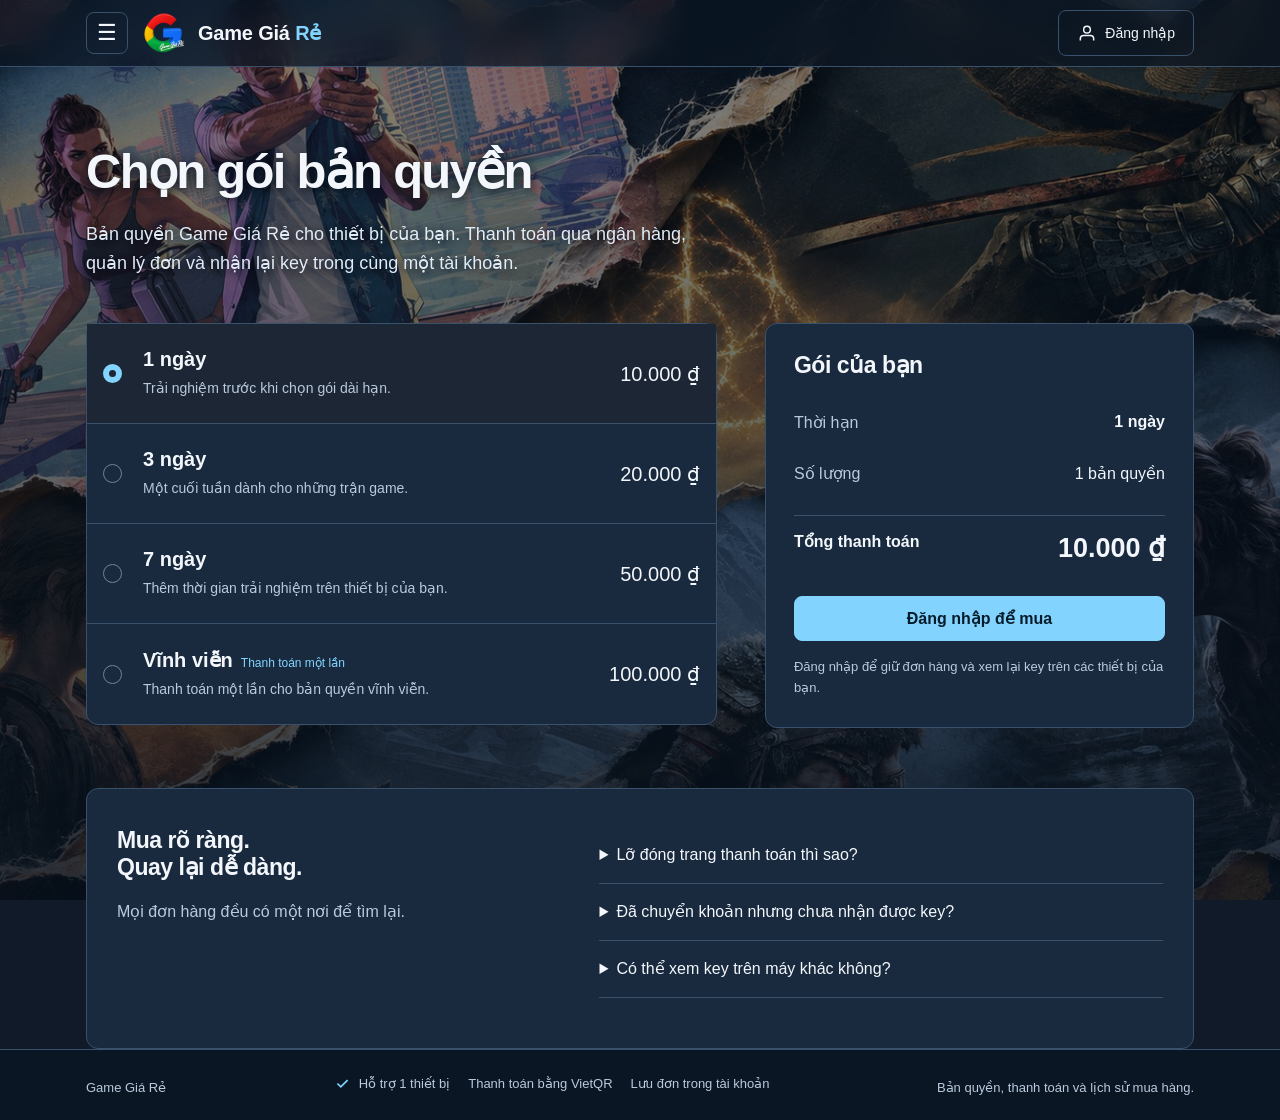
==== index.html @ 829bca0f "feat: enforce Game Giá Rẻ branding across all pages and restore clean solid design without neon glow" ====
<!doctype html>
<html lang="vi"><head><meta charset="utf-8">
<link rel="icon" type="image/png" href="/shop/game-gia-re.png">
<link rel="apple-touch-icon" href="/shop/game-gia-re.png">
<script>
  if (location.hostname === 'gamegiare.com' && location.pathname === '/' && !location.search && !location.hash) {
    location.replace('/games/');
  }
</script>
<meta name="viewport" content="width=device-width, initial-scale=1"><meta name="referrer" content="no-referrer"><title>Game Giá Rẻ — Bản quyền & đơn hàng</title><link rel="stylesheet" href="/shop/store.css"><script type="module" src="/shop/store.mjs?v=google-tab-session-1"></script></head>
<body>
<div class="demo" id="demo" hidden>Bản xem thử • Đơn hàng minh họa, không chuyển tiền tại đây.</div>
<header class="header"><div class="shell"><button type="button" class="site-menu-toggle" aria-label="Mở menu" aria-haspopup="dialog" aria-controls="site-menu"><span aria-hidden="true">☰</span></button><a class="brand catalog-brand" href="#shop"><img class="brand-logo" src="/shop/game-gia-re.png" alt=""><span class="catalog-wordmark">Game Giá <span>Rẻ</span></span></a><div class="account" id="account"><span>Đang kết nối…</span></div></div></header>
<main class="shell"><div id="alert" class="notice error" role="alert" hidden></div>
<section id="shop-view"><div class="intro"><h1>Chọn gói bản quyền</h1><p>Bản quyền Game Giá Rẻ cho thiết bị của bạn. Thanh toán qua ngân hàng, quản lý đơn và nhận lại key trong cùng một tài khoản.</p></div><div class="store-layout"><div><div class="plans" id="plans" role="group" aria-label="Chọn thời hạn bản quyền"></div></div><aside class="checkout" aria-label="Thông tin gói đã chọn"><h2>Gói của bạn</h2><div class="summary-row"><span class="muted">Thời hạn</span><strong id="selected-name"></strong></div><div class="summary-row"><span class="muted">Số lượng</span><span>1 bản quyền</span></div><div class="summary-row total"><span>Tổng thanh toán</span><strong id="selected-price"></strong></div><button id="buy" class="primary wide" disabled>Đang kết nối…</button><p class="fine" id="buy-note">Đăng nhập để giữ đơn hàng và xem lại key trên các thiết bị của bạn.</p></aside></div><section class="help"><div><h2>Mua rõ ràng.<br>Quay lại dễ dàng.</h2><p class="muted">Mọi đơn hàng đều có một nơi để tìm lại.</p></div><div><details><summary>Lỡ đóng trang thanh toán thì sao?</summary><p>Đăng nhập lại và mở “Đơn hàng của tôi”. Chọn đơn đang chờ để tiếp tục thanh toán, hoặc mở đơn đã thanh toán để lấy key.</p></details><details><summary>Đã chuyển khoản nhưng chưa nhận được key?</summary><p>Mở đơn và chọn “Kiểm tra thanh toán”. Nếu vẫn chưa xác nhận, giữ mã đơn cùng biên lai để nhờ shop kiểm tra. Không chuyển khoản lần nữa khi chưa xác minh.</p></details><details><summary>Có thể xem key trên máy khác không?</summary><p>Có. Đăng nhập đúng tài khoản đã dùng để tạo đơn, rồi vào “Đơn hàng của tôi”.</p></details></div></section></section>
<section id="orders-view" class="history-wrap" hidden><div class="view-head"><div><h1>Đơn hàng của tôi</h1><p>Tiếp tục thanh toán. Xem lại bản quyền.</p></div><button id="refresh">Làm mới</button></div><div id="orders"></div></section>
<section id="detail-view" hidden><button class="back" id="back">← Về đơn hàng</button><div id="detail" class="checkout-detail"></div></section>
</main><footer class="footer"><div class="shell"><span>Game Giá Rẻ</span><div class="benefits"><span><svg viewBox="0 0 20 20" fill="none" aria-hidden="true"><path d="m4 10 4 4 8-8" stroke-width="2"/></svg>Hỗ trợ 1 thiết bị</span><span>Thanh toán bằng VietQR</span><span>Lưu đơn trong tài khoản</span></div><span>Bản quyền, thanh toán và lịch sử mua hàng.</span></div></footer><div id="toast" class="toast" role="status" hidden></div>
<dialog id="site-menu" class="site-drawer" aria-label="Điều hướng"><div class="drawer-head"><strong>Game Giá Rẻ</strong><button type="button" class="site-menu-close" aria-label="Đóng menu">×</button></div><nav aria-label="Điều hướng chính"><a href="/games/">Danh mục Steam Offline</a><details class="package-menu"><summary>Chọn gói Game Giá Rẻ</summary><div class="package-options"><a href="/buy#shop">PC</a><a href="/mobile/">Điện thoại - FREE</a></div></details></nav></dialog><script type="module" src="/shop/site-menu.mjs"></script></body></html>
---- shop/store.css ----
:root{color-scheme:dark;--bg:#10141a;--surface:#181f28;--line:#35404e;--text:#eff3f8;--muted:#acb9c9;--accent:#bddb82;--ink:#15200a;font-family:'Segoe UI',sans-serif;font-size:16px;background:var(--bg);color:var(--text)}
*{box-sizing:border-box}body{margin:0}button,input,a{font:inherit}button,a{-webkit-tap-highlight-color:transparent}a{color:inherit;text-underline-offset:4px}button{cursor:pointer}button:disabled{cursor:wait;opacity:.55}button:focus-visible,a:focus-visible,input:focus-visible,summary:focus-visible{outline:3px solid var(--accent);outline-offset:5px}::selection{background:var(--accent);color:var(--ink)}html{scrollbar-color:#586575 var(--bg);scroll-behavior:smooth}button{border:1px solid var(--line);background:transparent;color:var(--text);border-radius:8px;padding:12px 18px}button:hover{background:#26313e}button.primary,a.primary{background:var(--accent);color:var(--ink);border:1px solid var(--accent);font-weight:650}button.primary:hover,a.primary:hover{background:#cce99c}a.primary{display:inline-block;padding:12px 18px;border-radius:8px;text-decoration:none}.muted{color:var(--muted)}[hidden]{display:none!important}
.shell{max-width:1180px;margin:auto;padding:0 36px}.header{border-bottom:1px solid var(--line)}.header .shell{min-height:88px;display:flex;align-items:center;gap:40px}.brand{display:flex;align-items:center;gap:12px;text-decoration:none;font-size:18px;font-weight:750;white-space:nowrap}.brand svg{width:30px;color:var(--accent)}nav{display:flex;gap:30px;flex:1}nav a{text-decoration:none;color:var(--muted);padding:30px 0;border-bottom:2px solid transparent}nav a[aria-current=page]{color:var(--text);border-color:var(--accent)}.account{display:flex;gap:12px;align-items:center;font-size:14px}.account span{max-width:150px;overflow:hidden;text-overflow:ellipsis}
main{min-height:75vh}.intro{padding:64px 0 34px;max-width:750px}h1{font-size:clamp(32px,4vw,49px);line-height:1.14;font-weight:650;letter-spacing:-.035em;margin:0 0 20px;text-wrap:balance}h2{font-size:23px;font-weight:600;margin:0 0 18px;letter-spacing:-.02em}h3{font-size:18px;margin:0 0 10px}p{line-height:1.65;margin:0 0 16px}.intro p{font-size:18px;color:var(--muted);max-width:62ch}.store-layout{display:grid;grid-template-columns:minmax(0,1.25fr) minmax(300px,.85fr);gap:48px;padding-bottom:60px}.plans{display:grid;gap:0;border-top:1px solid var(--line)}.plan{display:grid;grid-template-columns:24px 1fr auto;gap:16px;align-items:center;text-align:left;border:0;border-bottom:1px solid var(--line);border-radius:0;padding:24px 16px}.plan.selected{background:#202d29}.radio{width:19px;height:19px;border:1px solid #748296;border-radius:50%}.selected .radio{border:6px solid var(--accent)}.plan strong{font-size:20px;display:block;font-weight:600}.plan small{display:block;margin-top:7px;line-height:1.5;color:var(--muted);font-size:14px}.price{font-size:20px;white-space:nowrap;font-variant-numeric:tabular-nums}.plan-tag{font-size:12px;color:var(--accent);margin-left:8px;letter-spacing:0;font-weight:500}.checkout{padding:28px;background:var(--surface);border:1px solid var(--line);border-radius:12px;align-self:start}.summary-row{display:flex;justify-content:space-between;gap:20px;padding:16px 0}.summary-row.total{border-top:1px solid var(--line);margin-top:16px;font-weight:650}.total strong{font-size:27px}.wide{width:100%;margin-top:16px}.fine{font-size:13px;color:var(--muted);line-height:1.6;margin-top:16px;margin-bottom:0}.benefits{display:flex;gap:24px;color:var(--muted);font-size:13px;margin-top:22px;flex-wrap:wrap}.benefits span{display:flex;gap:8px;align-items:center}.benefits svg{width:17px;height:17px;stroke:var(--accent)}.notice{padding:14px 18px;border:1px solid #8c7448;background:#30291f;color:#f2d397;border-radius:8px;margin:24px 0}.notice p{margin:0}.notice button{margin-top:10px}.error{color:#ffd0ca;background:#3a2425;border-color:#83534f}.help{border-top:1px solid var(--line);display:grid;grid-template-columns:1fr 1.4fr;gap:80px;padding:38px 0 50px}details{border-bottom:1px solid var(--line);padding:16px 0}summary{cursor:pointer;line-height:1.5}details p{color:var(--muted);margin:14px 0 0;font-size:14px}.footer{border-top:1px solid var(--line);padding:25px 0;color:var(--muted);font-size:13px}.footer .shell{display:flex;justify-content:space-between;gap:20px}
.view-head{display:flex;align-items:center;justify-content:space-between;gap:20px;margin-bottom:28px}.view-head h1{margin-bottom:12px}.view-head p{color:var(--muted);margin:0}.orders{border-top:1px solid var(--line);margin-bottom:60px}.order{display:grid;grid-template-columns:1.2fr 1fr 1fr auto;gap:24px;align-items:center;padding:24px 0;border-bottom:1px solid var(--line)}.order small{display:block;color:var(--muted);margin-top:8px;font-size:13px}.badge{font-size:13px;color:#e5cb93}.badge.PAID{color:var(--accent)}.badge.UNDERPAID{color:#ffb7ae}.empty{padding:56px 24px;border:1px dashed var(--line);border-radius:12px;text-align:center}.empty p{color:var(--muted);max-width:50ch;margin:0 auto 20px}.checkout-detail{max-width:750px;margin:0 auto 60px;padding:32px;background:var(--surface);border:1px solid var(--line);border-radius:12px}.payment-grid{display:grid;grid-template-columns:200px 1fr;gap:28px;margin-top:28px}.qr{width:200px;border-radius:8px;background:white;min-height:200px;object-fit:contain}.bank-row{margin-bottom:16px}.bank-row small{display:block;color:var(--muted);margin-bottom:6px}.bank-row strong{overflow-wrap:anywhere}.key{display:block;background:#0f151c;border:1px solid var(--line);padding:20px;border-radius:8px;font-size:20px;overflow-wrap:anywhere;margin:24px 0 8px}.detail-actions{display:flex;gap:12px;flex-wrap:wrap;margin-top:24px}.back{margin:32px 0 24px}.toast{position:fixed;bottom:24px;left:50%;transform:translateX(-50%);padding:14px 24px;background:var(--accent);color:var(--ink);border-radius:8px;box-shadow:0 10px 30px #0005;max-width:90vw;z-index:5}.demo{background:#333025;color:#efe0af;text-align:center;padding:10px 20px;font-size:13px}.history-wrap{padding-top:58px}.loading{padding:30px;color:var(--muted)}
@media(max-width:780px){.shell{padding:0 20px}.header .shell{flex-wrap:wrap;gap:0;justify-content:space-between;padding-top:18px}.brand{font-size:16px}.account span{display:none}nav{order:3;flex-basis:100%;gap:28px}nav a{padding:20px 0 15px;font-size:14px}.intro{padding-top:36px}.intro p{font-size:16px}.store-layout{grid-template-columns:1fr;gap:28px}.checkout{padding:24px}.plan{padding:22px 8px;gap:12px}.plan strong,.price{font-size:18px}.plan small{max-width:25ch}.plan-tag{display:block;margin:6px 0 0}.help{grid-template-columns:1fr;gap:8px}.order{grid-template-columns:1fr auto;gap:16px}.order .order-amount{grid-column:1}.order button{grid-column:2;grid-row:2}.view-head{align-items:flex-start}.view-head h1{font-size:32px}.history-wrap{padding-top:36px}.payment-grid{grid-template-columns:1fr}.qr{margin:auto}.checkout-detail{padding:24px 20px}.footer .shell{flex-direction:column;gap:8px}}
@media(prefers-reduced-motion:reduce){html{scroll-behavior:auto}}

/* Storefront artwork and navigation */
:root {
  --bg: #101a28;
  --surface: #192a3e;
  --line: #39516a;
  --text: #f3f7fc;
  --muted: #b9cadd;
  --accent: #82d4ff;
  --ink: #071c2b;
}
button.primary:hover, a.primary:hover { background: #a9e4ff; }

body { isolation: isolate; min-height: 100vh; }
body::before {
  --game-art: url("/shop/paper-background-landscape.jpg");
  content: "";
  position: fixed;
  inset: 0;
  z-index: -1;
  pointer-events: none;
  background:
    linear-gradient(180deg, #07111c78, #07111ca8 65%, #07111cdb),
    #101a28 var(--game-art) center / cover no-repeat;
}
@media (orientation: portrait) {
  body::before { --game-art: url("/shop/paper-background-portrait.jpg"); }
}
.header, .footer {
  background: #0a1523b8;
  backdrop-filter: blur(14px);
}
#shop-view .intro { padding-block: clamp(38px, 6vw, 86px) 28px; }
#shop-view .intro p { color: #e0ecf8; }
.intro h1, .intro p, .benefits { text-shadow: 0 2px 12px #050c16; }

.plans, .checkout, .checkout-detail, .orders, .empty, .help {
  background: var(--surface);
  border: 1px solid var(--line);
  border-radius: 12px;
  box-shadow: none;
  backdrop-filter: none;
}
.plans {
  display: grid;
  gap: 0;
  padding: 0;
  border-top: 1px solid var(--line);
}
.plan {
  border: 0;
  border-bottom: 1px solid var(--line);
  border-radius: 0;
  padding: 24px 16px;
  background: transparent;
  box-shadow: none;
}
.plan:last-child {
  border-bottom: 0;
}
.plan:hover {
  background: #202b38;
}
.plan.selected {
  background: #1c2634;
  border-color: var(--line);
  box-shadow: none;
}
.help, .orders { padding-inline: clamp(16px, 3vw, 30px); }

@media (prefers-reduced-motion: no-preference) {
  #shop-view:not([hidden]), #orders-view:not([hidden]), #detail-view:not([hidden]) {
    animation: view-enter 210ms ease-out both;
  }
  nav a { transition: color 180ms ease, border-color 180ms ease; }
}
@keyframes view-enter {
  from { opacity: 0; transform: translateY(8px); }
  to { opacity: 1; transform: translateY(0); }
}

@media (max-width: 780px) {
  .header .shell { padding-top: 12px; }
  nav { gap: 8px; }
  nav a { flex: 1; text-align: center; padding-block: 14px; }
  #shop-view .intro { padding-block: 34px 20px; }
  .store-layout { gap: 16px; padding-bottom: 32px; }
  .plan { min-height: 72px; padding-block: 12px; }
  .plan small { font-size: 13px; }
  .benefits { gap: 8px 16px; margin-top: 14px; }
  .checkout { padding: 18px; }
  .summary-row { padding-block: 10px; }
  .summary-row.total { margin-top: 8px; }
  .view-head { flex-wrap: wrap; }
  .order { gap: 10px; }
  .order small { overflow-wrap: anywhere; }
  .detail-actions button { width: 100%; }
}
@media (max-width: 360px) {
  .shell { padding-inline: 14px; }
  .plan { grid-template-columns: 19px minmax(0, 1fr) auto; gap: 8px; }
  .price { font-size: 15px; }
}

.brand-logo { width: 38px; height: 38px; border-radius: 9px; object-fit: cover; }
.profile-login { display: flex; align-items: center; gap: 8px; min-height: 44px; white-space: nowrap; }
.profile-login svg, .profile-trigger svg { width: 20px; height: 20px; fill: none; stroke: currentColor; stroke-width: 1.8; }
.profile-menu { position: relative; padding: 0; border: 0; }
.profile-trigger { display: grid; place-items: center; width: 44px; height: 44px; padding: 0; list-style: none; border: 1px solid var(--line); border-radius: 50%; overflow: hidden; background: var(--surface); }
.profile-trigger::-webkit-details-marker { display: none; }
.profile-trigger img { width: 100%; height: 100%; object-fit: cover; }
.profile-panel { position: absolute; z-index: 10; right: 0; top: calc(100% + 8px); width: max-content; min-width: 175px; padding: 6px; border: 1px solid var(--line); border-radius: 10px; background: #142338; box-shadow: 0 12px 30px #0007; }
.profile-panel a, .profile-panel button { display: block; text-align: left; padding: 12px; width: 100%; border: 0; border-radius: 6px; text-decoration: none; }
.profile-panel a:hover { background: #263c53; }
.header { position: relative; z-index: 2; }
.login-dialog { width: min(420px, calc(100% - 24px)); padding: clamp(14px, 4vw, 24px); color: var(--text); background: var(--surface); border: 1px solid var(--line); border-radius: 16px; }
.login-dialog::backdrop { background: #060c15ba; }
.google-button { min-height: 44px; }
.mobile-install { margin: 0 0 28px; padding: clamp(18px, 4vw, 30px); border-radius: 12px; border: 1px solid var(--line); background: var(--surface); backdrop-filter: none; }
.mobile-downloads { display: flex; flex-wrap: wrap; gap: 16px; align-items: center; }
@media (max-width: 360px) {
  .brand { gap: 7px; font-size: 14px; }
  .brand-logo { width: 30px; height: 30px; }
  .profile-login { padding-inline: 10px; }
}

.header .shell { display: flex; flex-wrap: nowrap; justify-content: flex-start; gap: 12px; padding-block: 8px; min-height: 66px; }
.header .account { margin-inline-start: auto; }
.brand-logo { width: 48px; height: 48px; border-radius: 0; object-fit: contain; }
.site-menu-toggle, .site-menu-close { display: grid; place-items: center; flex: 0 0 42px; width: 42px; height: 42px; padding: 0; font-size: 22px; }
.site-drawer { position: fixed; inset: 0 auto 0 0; margin: 0; height: 100dvh; max-height: none; width: min(320px, 88vw); max-width: none; padding: 18px; border: 0; border-right: 1px solid var(--line); color: var(--text); background: #142338; box-shadow: 12px 0 42px #0007; }
.site-drawer::backdrop { background: #040b15a8; }
.drawer-head { display: flex; align-items: center; justify-content: space-between; gap: 12px; }
.site-drawer nav { display: grid; margin-top: 18px; gap: 6px; }
.site-drawer nav a { text-align: left; padding: 14px; border: 0; border-radius: 8px; }
.site-drawer nav a:hover { background: #263c53; color: var(--text); }
@media (prefers-reduced-motion: no-preference) {
  .site-drawer[open] { animation: drawer-in 180ms ease-out; }
}
@keyframes drawer-in { from { transform: translateX(-100%); } to { transform: translateX(0); } }
.mobile-guide { --glass-surface: var(--surface); --glass-border: var(--line); --text-secondary: #b9cadd; --text-tertiary: #aabed1; padding: 0 0 36px; background: transparent; }
.mobile-guide .header { width: 100%; }
.mobile-guide .header .shell { padding-inline: clamp(14px, 4vw, 36px); }
.mobile-guide .wrapper { max-width: 750px; padding: 28px clamp(12px, 4vw, 24px); }
.mobile-guide .hero-title { color: var(--text); background: none; -webkit-text-fill-color: currentColor; }
.mobile-guide .hero-header { text-align: center; }
.mobile-guide .glass-panel { min-height: 0; }
@media (max-width: 390px) {
  .header .shell { gap: 7px; padding-inline: 12px; }
  .header .brand { gap: 5px; font-size: 14px; }
  .brand-logo { width: 36px; height: 36px; }
  .profile-login { padding-inline: 8px; }
}

.footer .benefits { margin: 0; gap: 8px 18px; text-shadow: none; }
.footer .shell { align-items: baseline; }
@media (max-width: 780px) { .footer .shell { align-items: flex-start; } }

.package-menu summary {
  display: flex;
  align-items: center;
  justify-content: space-between;
  gap: 12px;
  padding: 14px;
  border-radius: 8px;
  list-style: none;
  cursor: pointer;
}
.package-menu summary::-webkit-details-marker { display: none; }
.package-menu summary:hover, .package-menu[open] summary { background: #263c53; }
.package-menu summary::after {
  content: "";
  flex: 0 0 8px;
  height: 8px;
  border: solid currentColor;
  border-width: 0 2px 2px 0;
  transform: translateY(-2px) rotate(45deg);
}
.package-menu[open] summary::after { transform: translateY(2px) rotate(225deg); }
.package-options { display: grid; gap: 4px; margin: 6px 0 0 14px; }
.catalog-brand { gap: 10px; }
.catalog-wordmark {
  letter-spacing: -0.01em;
  font-size: 20px;
  font-weight: 800;
  color: var(--text, #f0f4f8);
}
.catalog-wordmark > span { color: var(--accent, #82d4ff); }
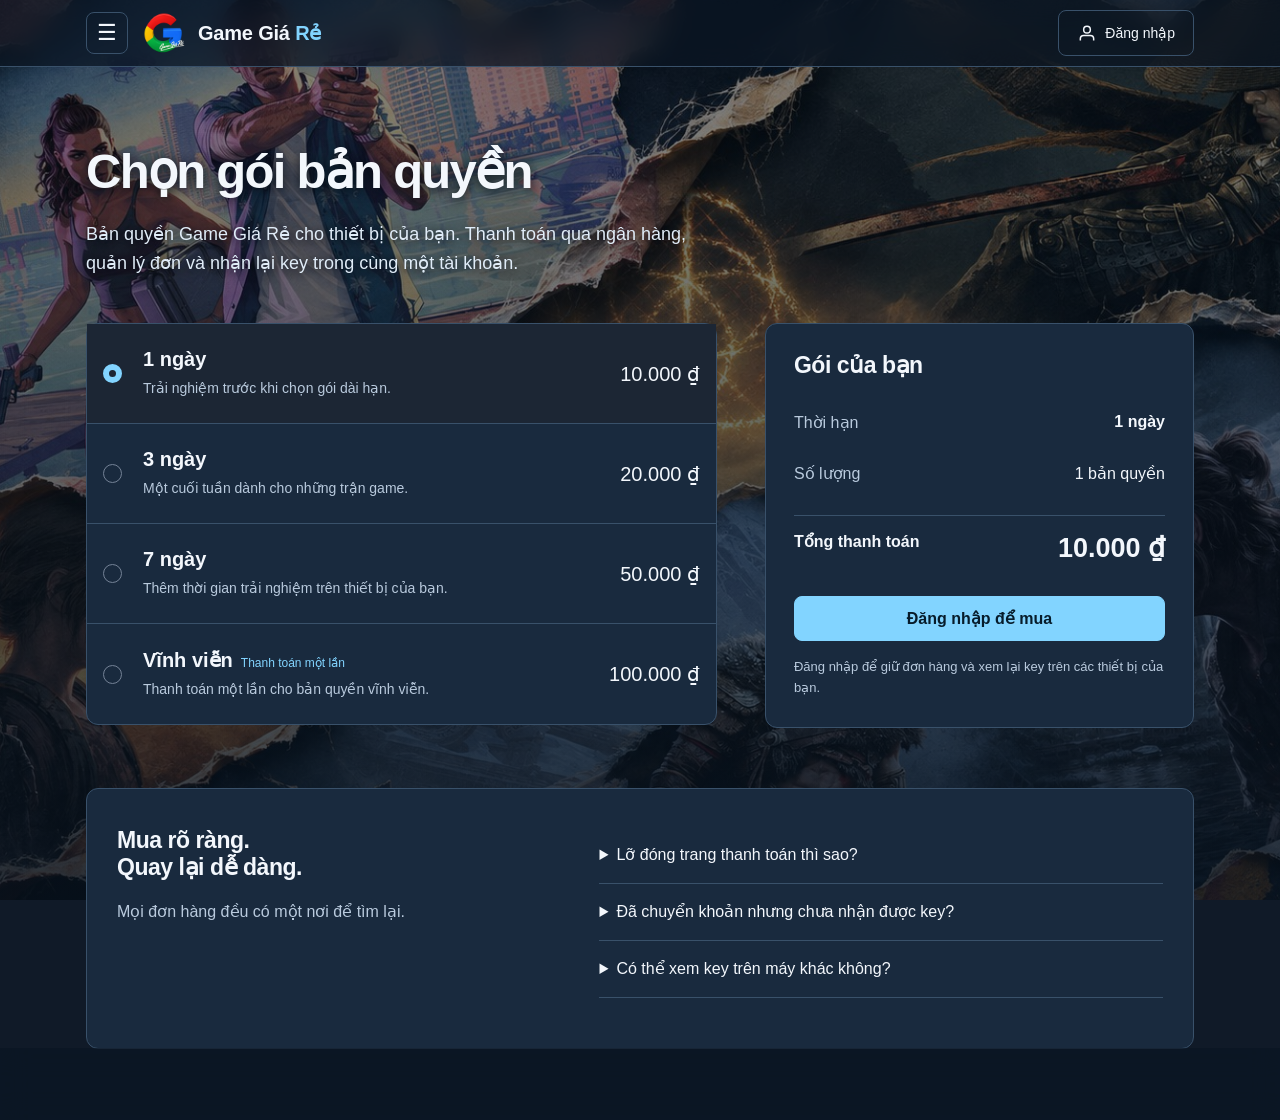
==== commit ddb48235: "fix(nav): make logo link directly to game catalog homepage across all pages" ====
--- a/index.html
+++ b/index.html
@@ -3,14 +3,14 @@
 <link rel="icon" type="image/png" href="/shop/game-gia-re.png">
 <link rel="apple-touch-icon" href="/shop/game-gia-re.png">
 <script>
-  if (location.hostname === 'gamegiare.com' && location.pathname === '/' && !location.search && !location.hash) {
+  if (location.pathname === '/' && !location.search && !location.hash) {
     location.replace('/games/');
   }
 </script>
 <meta name="viewport" content="width=device-width, initial-scale=1"><meta name="referrer" content="no-referrer"><title>Game Giá Rẻ — Bản quyền & đơn hàng</title><link rel="stylesheet" href="/shop/store.css"><script type="module" src="/shop/store.mjs?v=google-tab-session-1"></script></head>
 <body>
 <div class="demo" id="demo" hidden>Bản xem thử • Đơn hàng minh họa, không chuyển tiền tại đây.</div>
-<header class="header"><div class="shell"><button type="button" class="site-menu-toggle" aria-label="Mở menu" aria-haspopup="dialog" aria-controls="site-menu"><span aria-hidden="true">☰</span></button><a class="brand catalog-brand" href="#shop"><img class="brand-logo" src="/shop/game-gia-re.png" alt=""><span class="catalog-wordmark">Game Giá <span>Rẻ</span></span></a><div class="account" id="account"><span>Đang kết nối…</span></div></div></header>
+<header class="header"><div class="shell"><button type="button" class="site-menu-toggle" aria-label="Mở menu" aria-haspopup="dialog" aria-controls="site-menu"><span aria-hidden="true">☰</span></button><a class="brand catalog-brand" href="/games/"><img class="brand-logo" src="/shop/game-gia-re.png" alt=""><span class="catalog-wordmark">Game Giá <span>Rẻ</span></span></a><div class="account" id="account"><span>Đang kết nối…</span></div></div></header>
 <main class="shell"><div id="alert" class="notice error" role="alert" hidden></div>
 <section id="shop-view"><div class="intro"><h1>Chọn gói bản quyền</h1><p>Bản quyền Game Giá Rẻ cho thiết bị của bạn. Thanh toán qua ngân hàng, quản lý đơn và nhận lại key trong cùng một tài khoản.</p></div><div class="store-layout"><div><div class="plans" id="plans" role="group" aria-label="Chọn thời hạn bản quyền"></div></div><aside class="checkout" aria-label="Thông tin gói đã chọn"><h2>Gói của bạn</h2><div class="summary-row"><span class="muted">Thời hạn</span><strong id="selected-name"></strong></div><div class="summary-row"><span class="muted">Số lượng</span><span>1 bản quyền</span></div><div class="summary-row total"><span>Tổng thanh toán</span><strong id="selected-price"></strong></div><button id="buy" class="primary wide" disabled>Đang kết nối…</button><p class="fine" id="buy-note">Đăng nhập để giữ đơn hàng và xem lại key trên các thiết bị của bạn.</p></aside></div><section class="help"><div><h2>Mua rõ ràng.<br>Quay lại dễ dàng.</h2><p class="muted">Mọi đơn hàng đều có một nơi để tìm lại.</p></div><div><details><summary>Lỡ đóng trang thanh toán thì sao?</summary><p>Đăng nhập lại và mở “Đơn hàng của tôi”. Chọn đơn đang chờ để tiếp tục thanh toán, hoặc mở đơn đã thanh toán để lấy key.</p></details><details><summary>Đã chuyển khoản nhưng chưa nhận được key?</summary><p>Mở đơn và chọn “Kiểm tra thanh toán”. Nếu vẫn chưa xác nhận, giữ mã đơn cùng biên lai để nhờ shop kiểm tra. Không chuyển khoản lần nữa khi chưa xác minh.</p></details><details><summary>Có thể xem key trên máy khác không?</summary><p>Có. Đăng nhập đúng tài khoản đã dùng để tạo đơn, rồi vào “Đơn hàng của tôi”.</p></details></div></section></section>
 <section id="orders-view" class="history-wrap" hidden><div class="view-head"><div><h1>Đơn hàng của tôi</h1><p>Tiếp tục thanh toán. Xem lại bản quyền.</p></div><button id="refresh">Làm mới</button></div><div id="orders"></div></section>
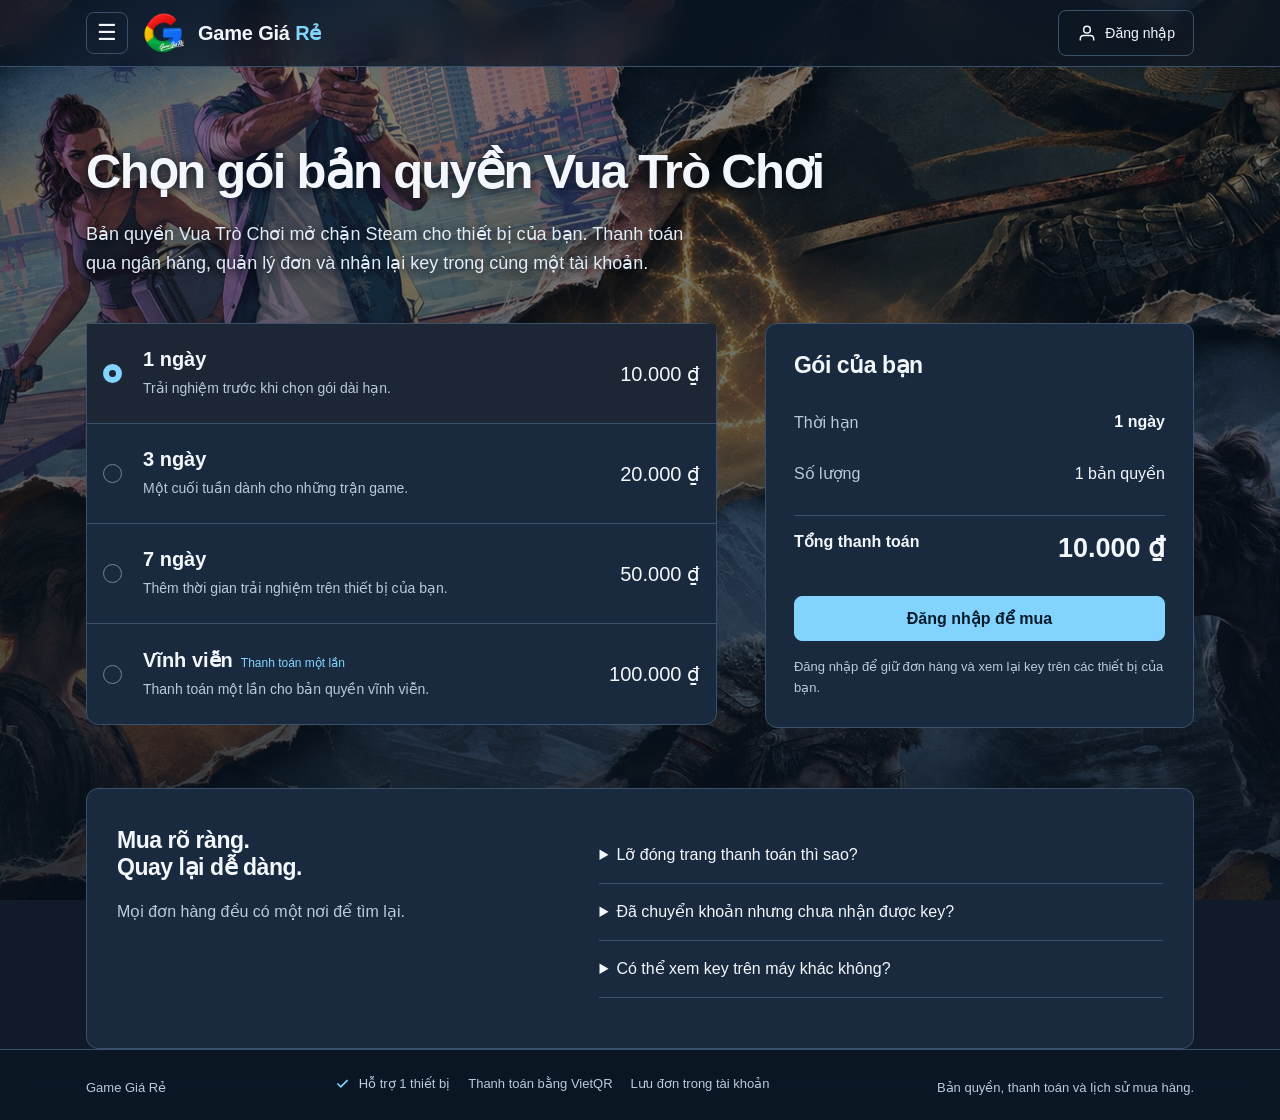
==== commit a2ff57fa: "fix(branding): restore Vua Trò Chơi unblock Steam package naming and isolate offline games to catalo" ====
--- a/index.html
+++ b/index.html
@@ -12,8 +12,8 @@
 <div class="demo" id="demo" hidden>Bản xem thử • Đơn hàng minh họa, không chuyển tiền tại đây.</div>
 <header class="header"><div class="shell"><button type="button" class="site-menu-toggle" aria-label="Mở menu" aria-haspopup="dialog" aria-controls="site-menu"><span aria-hidden="true">☰</span></button><a class="brand catalog-brand" href="/games/"><img class="brand-logo" src="/shop/game-gia-re.png" alt=""><span class="catalog-wordmark">Game Giá <span>Rẻ</span></span></a><div class="account" id="account"><span>Đang kết nối…</span></div></div></header>
 <main class="shell"><div id="alert" class="notice error" role="alert" hidden></div>
-<section id="shop-view"><div class="intro"><h1>Chọn gói bản quyền</h1><p>Bản quyền Game Giá Rẻ cho thiết bị của bạn. Thanh toán qua ngân hàng, quản lý đơn và nhận lại key trong cùng một tài khoản.</p></div><div class="store-layout"><div><div class="plans" id="plans" role="group" aria-label="Chọn thời hạn bản quyền"></div></div><aside class="checkout" aria-label="Thông tin gói đã chọn"><h2>Gói của bạn</h2><div class="summary-row"><span class="muted">Thời hạn</span><strong id="selected-name"></strong></div><div class="summary-row"><span class="muted">Số lượng</span><span>1 bản quyền</span></div><div class="summary-row total"><span>Tổng thanh toán</span><strong id="selected-price"></strong></div><button id="buy" class="primary wide" disabled>Đang kết nối…</button><p class="fine" id="buy-note">Đăng nhập để giữ đơn hàng và xem lại key trên các thiết bị của bạn.</p></aside></div><section class="help"><div><h2>Mua rõ ràng.<br>Quay lại dễ dàng.</h2><p class="muted">Mọi đơn hàng đều có một nơi để tìm lại.</p></div><div><details><summary>Lỡ đóng trang thanh toán thì sao?</summary><p>Đăng nhập lại và mở “Đơn hàng của tôi”. Chọn đơn đang chờ để tiếp tục thanh toán, hoặc mở đơn đã thanh toán để lấy key.</p></details><details><summary>Đã chuyển khoản nhưng chưa nhận được key?</summary><p>Mở đơn và chọn “Kiểm tra thanh toán”. Nếu vẫn chưa xác nhận, giữ mã đơn cùng biên lai để nhờ shop kiểm tra. Không chuyển khoản lần nữa khi chưa xác minh.</p></details><details><summary>Có thể xem key trên máy khác không?</summary><p>Có. Đăng nhập đúng tài khoản đã dùng để tạo đơn, rồi vào “Đơn hàng của tôi”.</p></details></div></section></section>
+<section id="shop-view"><div class="intro"><h1>Chọn gói bản quyền Vua Trò Chơi</h1><p>Bản quyền Vua Trò Chơi mở chặn Steam cho thiết bị của bạn. Thanh toán qua ngân hàng, quản lý đơn và nhận lại key trong cùng một tài khoản.</p></div><div class="store-layout"><div><div class="plans" id="plans" role="group" aria-label="Chọn thời hạn bản quyền"></div></div><aside class="checkout" aria-label="Thông tin gói đã chọn"><h2>Gói của bạn</h2><div class="summary-row"><span class="muted">Thời hạn</span><strong id="selected-name"></strong></div><div class="summary-row"><span class="muted">Số lượng</span><span>1 bản quyền</span></div><div class="summary-row total"><span>Tổng thanh toán</span><strong id="selected-price"></strong></div><button id="buy" class="primary wide" disabled>Đang kết nối…</button><p class="fine" id="buy-note">Đăng nhập để giữ đơn hàng và xem lại key trên các thiết bị của bạn.</p></aside></div><section class="help"><div><h2>Mua rõ ràng.<br>Quay lại dễ dàng.</h2><p class="muted">Mọi đơn hàng đều có một nơi để tìm lại.</p></div><div><details><summary>Lỡ đóng trang thanh toán thì sao?</summary><p>Đăng nhập lại và mở “Đơn hàng của tôi”. Chọn đơn đang chờ để tiếp tục thanh toán, hoặc mở đơn đã thanh toán để lấy key.</p></details><details><summary>Đã chuyển khoản nhưng chưa nhận được key?</summary><p>Mở đơn và chọn “Kiểm tra thanh toán”. Nếu vẫn chưa xác nhận, giữ mã đơn cùng biên lai để nhờ shop kiểm tra. Không chuyển khoản lần nữa khi chưa xác minh.</p></details><details><summary>Có thể xem key trên máy khác không?</summary><p>Có. Đăng nhập đúng tài khoản đã dùng để tạo đơn, rồi vào “Đơn hàng của tôi”.</p></details></div></section></section>
 <section id="orders-view" class="history-wrap" hidden><div class="view-head"><div><h1>Đơn hàng của tôi</h1><p>Tiếp tục thanh toán. Xem lại bản quyền.</p></div><button id="refresh">Làm mới</button></div><div id="orders"></div></section>
 <section id="detail-view" hidden><button class="back" id="back">← Về đơn hàng</button><div id="detail" class="checkout-detail"></div></section>
 </main><footer class="footer"><div class="shell"><span>Game Giá Rẻ</span><div class="benefits"><span><svg viewBox="0 0 20 20" fill="none" aria-hidden="true"><path d="m4 10 4 4 8-8" stroke-width="2"/></svg>Hỗ trợ 1 thiết bị</span><span>Thanh toán bằng VietQR</span><span>Lưu đơn trong tài khoản</span></div><span>Bản quyền, thanh toán và lịch sử mua hàng.</span></div></footer><div id="toast" class="toast" role="status" hidden></div>
-<dialog id="site-menu" class="site-drawer" aria-label="Điều hướng"><div class="drawer-head"><strong>Game Giá Rẻ</strong><button type="button" class="site-menu-close" aria-label="Đóng menu">×</button></div><nav aria-label="Điều hướng chính"><a href="/games/">Danh mục Steam Offline</a><details class="package-menu"><summary>Chọn gói Game Giá Rẻ</summary><div class="package-options"><a href="/buy#shop">PC</a><a href="/mobile/">Điện thoại - FREE</a></div></details></nav></dialog><script type="module" src="/shop/site-menu.mjs"></script></body></html>
+<dialog id="site-menu" class="site-drawer" aria-label="Điều hướng"><div class="drawer-head"><strong>Game Giá Rẻ</strong><button type="button" class="site-menu-close" aria-label="Đóng menu">×</button></div><nav aria-label="Điều hướng chính"><a href="/games/">Danh mục Steam Offline</a><details class="package-menu"><summary>Chọn gói Vua Trò Chơi</summary><div class="package-options"><a href="/buy#shop">PC (Mở chặn Steam)</a><a href="/mobile/">Điện thoại - FREE</a></div></details></nav></dialog><script type="module" src="/shop/site-menu.mjs"></script></body></html>
--- a/shop/store.css
+++ b/shop/store.css
@@ -194,3 +194,550 @@
 }
 .catalog-wordmark > span { color: var(--accent, #82d4ff); }
 
+/* Game Checkout Card (Steam Offline) */
+.game-checkout-card {
+  padding: clamp(20px, 3.5vw, 32px);
+  background: var(--surface);
+  border: 1px solid var(--line);
+  border-radius: 12px;
+  display: flex;
+  flex-direction: column;
+  gap: 16px;
+}
+.game-checkout-cover {
+  width: 100%;
+  aspect-ratio: 460/215;
+  object-fit: cover;
+  border-radius: 8px;
+  background: #0f1824;
+}
+.game-checkout-badge {
+  display: inline-block;
+  font-size: 11px;
+  font-weight: 750;
+  padding: 4px 10px;
+  border-radius: 6px;
+  width: fit-content;
+  background: rgba(245, 158, 11, 0.18);
+  color: #fbbf24;
+  border: 1px solid rgba(245, 158, 11, 0.35);
+  letter-spacing: .02em;
+}
+.game-checkout-badge.single {
+  background: rgba(130, 212, 255, 0.15);
+  color: #82d4ff;
+  border: 1px solid rgba(130, 212, 255, 0.3);
+}
+.game-checkout-title {
+  margin: 0;
+  font-size: clamp(20px, 2.8vw, 26px);
+  font-weight: 700;
+  color: var(--text);
+  line-height: 1.25;
+}
+.game-checkout-price-row {
+  display: flex;
+  align-items: baseline;
+  gap: 12px;
+  flex-wrap: wrap;
+}
+.game-checkout-price {
+  font-size: clamp(24px, 3.2vw, 30px);
+  font-weight: 850;
+  color: #82d4ff;
+  letter-spacing: -0.02em;
+}
+.game-checkout-orig {
+  font-size: 14px;
+  color: var(--muted);
+  text-decoration: line-through;
+}
+.game-checkout-features {
+  display: flex;
+  flex-direction: column;
+  gap: 9px;
+  padding: 16px;
+  border-radius: 8px;
+  background: #121c29;
+  border: 1px solid var(--line);
+  font-size: 13.5px;
+  color: #d8e6f5;
+  line-height: 1.5;
+}
+.game-checkout-back {
+  display: inline-flex;
+  align-items: center;
+  gap: 6px;
+  color: var(--accent);
+  font-size: 14px;
+  font-weight: 650;
+  text-decoration: none;
+  margin-top: 4px;
+}
+.game-checkout-back:hover {
+  text-decoration: underline;
+}
+
+/* Steam Offline Credentials & Steam Guard Components */
+.steam-credentials-card {
+  margin: 20px 0;
+  padding: 20px;
+  background: #0f1724;
+  border: 1px solid #38516d;
+  border-radius: 12px;
+}
+.credential-intro {
+  margin-bottom: 12px;
+  font-weight: 600;
+  color: var(--accent);
+}
+.credential-row {
+  display: flex;
+  align-items: center;
+  justify-content: space-between;
+  gap: 16px;
+  padding: 12px 0;
+  border-bottom: 1px solid #233547;
+}
+.credential-row:last-child {
+  border-bottom: none;
+}
+.credential-info {
+  display: flex;
+  flex-direction: column;
+  gap: 4px;
+}
+.credential-label {
+  font-size: 13px;
+  color: var(--muted);
+}
+.credential-val {
+  font-family: Consolas, Monaco, monospace;
+  font-size: 17px;
+  font-weight: 700;
+  color: #fff;
+  user-select: all;
+}
+.btn-copy-cred {
+  padding: 8px 14px;
+  font-size: 13px;
+  border-radius: 6px;
+  background: #233547;
+  border: 1px solid #3d5875;
+  color: #fff;
+  cursor: pointer;
+  white-space: nowrap;
+  transition: all 0.2s ease;
+}
+.btn-copy-cred:hover {
+  background: #324a63;
+  border-color: var(--accent);
+}
+.steam-guard-card {
+  margin-top: 24px;
+  padding: 20px;
+  background: linear-gradient(145deg, #132030, #0c1622);
+  border: 1px solid #3d6086;
+  border-radius: 12px;
+  text-align: center;
+}
+.steam-guard-btn {
+  width: 100%;
+  padding: 14px 20px;
+  font-size: 15px;
+  font-weight: 700;
+  background: linear-gradient(90deg, #38bdf8, #0284c7);
+  color: #071c2b;
+  border: none;
+  border-radius: 10px;
+  cursor: pointer;
+  transition: all 0.2s ease;
+  box-shadow: 0 4px 14px rgba(56, 189, 248, 0.25);
+}
+.steam-guard-btn:hover:not(:disabled) {
+  filter: brightness(1.1);
+  transform: translateY(-1px);
+}
+.steam-guard-btn:disabled {
+  opacity: 0.65;
+  cursor: wait;
+}
+.guard-code-box {
+  margin-top: 16px;
+  padding: 16px;
+  background: #091017;
+  border: 2px solid #10b981;
+  border-radius: 10px;
+  display: flex;
+  align-items: center;
+  justify-content: center;
+  gap: 16px;
+}
+.guard-code-val {
+  font-family: Consolas, Monaco, monospace;
+  font-size: 32px;
+  font-weight: 900;
+  letter-spacing: 4px;
+  color: #34d399;
+  user-select: all;
+  background: #04090e;
+  padding: 6px 16px;
+  border-radius: 8px;
+  border: 1px solid rgba(52, 211, 153, 0.3);
+}
+.guard-quota-text {
+  margin-top: 12px;
+  font-size: 12px;
+  color: var(--muted);
+}
+.guard-quota-text strong {
+  color: #fff;
+}
+.offline-guide-box {
+  margin-top: 24px;
+  padding: 18px;
+  background: #111a26;
+  border-radius: 10px;
+  border: 1px solid #2a3c50;
+  font-size: 13px;
+  line-height: 1.6;
+}
+.offline-guide-box h4 {
+  margin: 0 0 8px;
+  font-size: 14px;
+  color: #82d4ff;
+}
+.offline-guide-box ol {
+  margin: 0;
+  padding-left: 20px;
+}
+.offline-guide-box li {
+  margin-bottom: 6px;
+}
+
+/* Direct Payment Modal Dialog */
+.direct-payment-dialog {
+  padding: 0;
+  border: 1px solid #3d6086;
+  border-radius: 16px;
+  background: #101a28;
+  color: var(--text);
+  max-width: 580px;
+  width: 92vw;
+  box-shadow: 0 20px 60px rgba(0, 0, 0, 0.7);
+}
+.direct-payment-dialog::backdrop {
+  background: rgba(4, 9, 15, 0.85);
+  backdrop-filter: blur(8px);
+}
+.modal-header {
+  display: flex;
+  align-items: center;
+  justify-content: space-between;
+  padding: 18px 24px;
+  border-bottom: 1px solid #233547;
+}
+.modal-header h3 {
+  margin: 0;
+  font-size: 18px;
+  font-weight: 700;
+  color: #fff;
+}
+.modal-close-btn {
+  background: transparent;
+  border: none;
+  font-size: 20px;
+  color: var(--muted);
+  cursor: pointer;
+  padding: 4px 8px;
+  border-radius: 6px;
+  line-height: 1;
+}
+.modal-close-btn:hover {
+  color: #fff;
+  background: #233547;
+}
+.modal-body {
+  padding: 24px;
+  max-height: 80vh;
+  overflow-y: auto;
+}
+.modal-product-summary {
+  display: flex;
+  align-items: center;
+  justify-content: space-between;
+  padding: 14px 18px;
+  background: #192a3e;
+  border-radius: 10px;
+  margin-bottom: 20px;
+  border: 1px solid #304660;
+}
+.modal-product-title {
+  font-weight: 700;
+  font-size: 15px;
+}
+.modal-product-price {
+  font-size: 18px;
+  font-weight: 800;
+  color: #f59e0b;
+}
+.modal-qr-container {
+  text-align: center;
+  margin-bottom: 20px;
+}
+.modal-qr-img {
+  width: 220px;
+  height: 220px;
+  border-radius: 12px;
+  background: #fff;
+  padding: 6px;
+  box-shadow: 0 4px 20px rgba(0, 0, 0, 0.4);
+}
+.modal-bank-info {
+  margin-bottom: 20px;
+  background: #142233;
+  border: 1px solid #283e57;
+  border-radius: 10px;
+  padding: 14px 18px;
+}
+.modal-bank-row {
+  display: flex;
+  align-items: center;
+  justify-content: space-between;
+  padding: 8px 0;
+  border-bottom: 1px solid #1f334a;
+  font-size: 13.5px;
+}
+.modal-bank-row:last-child {
+  border-bottom: none;
+}
+.modal-bank-row span {
+  color: var(--muted);
+}
+.modal-bank-val {
+  display: flex;
+  align-items: center;
+  gap: 8px;
+  font-weight: 700;
+}
+.modal-bank-val button {
+  padding: 4px 8px;
+  font-size: 11px;
+  border-radius: 4px;
+  background: #233547;
+  border: 1px solid #3d5875;
+  color: #fff;
+  cursor: pointer;
+}
+.modal-bank-val button:hover {
+  background: #324a63;
+}
+.modal-polling-status {
+  display: flex;
+  align-items: center;
+  justify-content: center;
+  gap: 8px;
+  font-size: 13px;
+  color: #82d4ff;
+  margin-bottom: 16px;
+}
+.polling-pulse {
+  width: 8px;
+  height: 8px;
+  border-radius: 50%;
+  background: #38bdf8;
+  animation: pulse-dot 1.5s infinite;
+}
+@keyframes pulse-dot {
+  0%, 100% { opacity: 1; transform: scale(1); }
+  50% { opacity: 0.4; transform: scale(0.8); }
+}
+.btn-simulate-pay {
+  width: 100%;
+  padding: 14px;
+  border-radius: 10px;
+  background: linear-gradient(135deg, #f59e0b, #d97706);
+  color: #071c2b;
+  font-weight: 800;
+  font-size: 15px;
+  border: none;
+  cursor: pointer;
+  box-shadow: 0 4px 15px rgba(245, 158, 11, 0.3);
+  transition: all 0.2s ease;
+}
+.btn-simulate-pay:hover {
+  filter: brightness(1.1);
+  transform: translateY(-1px);
+}
+.modal-success-banner {
+  display: flex;
+  align-items: center;
+  gap: 10px;
+  padding: 14px 18px;
+  background: rgba(16, 185, 129, 0.15);
+  border: 1px solid rgba(16, 185, 129, 0.4);
+  border-radius: 10px;
+  color: #34d399;
+  font-weight: 700;
+  font-size: 14px;
+  margin-bottom: 20px;
+}
+.btn-view-orders {
+  display: block;
+  text-align: center;
+  width: 100%;
+  padding: 12px;
+  margin-top: 16px;
+  border-radius: 8px;
+  background: #1e3147;
+  color: var(--accent);
+  border: 1px solid #38516d;
+  font-weight: 650;
+  text-decoration: none;
+  transition: background 0.2s ease;
+}
+.btn-view-orders:hover {
+  background: #2a4360;
+}
+
+/* Centered QR & Checkout Detail Layout */
+.checkout-detail {
+  max-width: 580px;
+  margin: 0 auto 60px;
+  padding: 32px 28px;
+  background: var(--surface);
+  border: 1px solid var(--line);
+  border-radius: 16px;
+  box-shadow: 0 10px 40px rgba(0, 0, 0, 0.4);
+}
+
+.order-pending-header {
+  text-align: center;
+  margin-bottom: 24px;
+}
+.order-pending-header h2 {
+  font-size: 24px;
+  margin: 12px 0 6px;
+  color: #fff;
+}
+.order-id-text {
+  font-size: 14px;
+  color: var(--muted);
+  margin: 0;
+}
+
+.qr-centered-section {
+  display: flex;
+  flex-direction: column;
+  align-items: center;
+  justify-content: center;
+  margin: 20px auto 24px;
+  text-align: center;
+}
+.qr-img-wrapper {
+  background: #ffffff;
+  padding: 10px;
+  border-radius: 16px;
+  box-shadow: 0 4px 24px rgba(0, 0, 0, 0.4);
+  display: inline-flex;
+  justify-content: center;
+  align-items: center;
+}
+.qr-centered {
+  width: 240px;
+  height: 240px;
+  min-height: 240px;
+  object-fit: contain;
+  display: block;
+  border-radius: 8px;
+}
+.qr-hint-text {
+  font-size: 14px;
+  color: #cbd5e1;
+  margin-top: 12px;
+  margin-bottom: 0;
+  max-width: 340px;
+  line-height: 1.45;
+}
+
+.bank-details-card {
+  background: #111a26;
+  border: 1px solid var(--line);
+  border-radius: 12px;
+  padding: 18px 20px;
+  margin-bottom: 22px;
+  text-align: left;
+}
+.bank-details-title {
+  margin: 0 0 12px;
+  font-size: 13px;
+  color: var(--muted);
+  font-weight: 700;
+  text-transform: uppercase;
+  letter-spacing: 0.05em;
+}
+.bank-rows-list {
+  display: flex;
+  flex-direction: column;
+  gap: 8px;
+}
+.bank-info-row {
+  display: flex;
+  justify-content: space-between;
+  align-items: center;
+  padding: 8px 0;
+  border-bottom: 1px solid rgba(255, 255, 255, 0.06);
+}
+.bank-info-row:last-child {
+  border-bottom: none;
+}
+.bank-info-row.highlight strong {
+  color: #4ade80;
+  font-size: 17px;
+  font-weight: 750;
+}
+.bank-row-label small {
+  color: var(--muted);
+  font-size: 13px;
+}
+.bank-row-value {
+  display: flex;
+  align-items: center;
+  gap: 10px;
+}
+.bank-row-value strong {
+  font-size: 15px;
+  color: #f1f5f9;
+  word-break: break-all;
+}
+.btn-copy-small {
+  padding: 4px 10px;
+  font-size: 12px;
+  background: rgba(255, 255, 255, 0.08);
+  border: 1px solid var(--line);
+  color: #cbd5e1;
+  border-radius: 6px;
+  cursor: pointer;
+  transition: all 0.2s;
+}
+.btn-copy-small:hover {
+  background: rgba(255, 255, 255, 0.18);
+  color: #fff;
+}
+
+.detail-actions.centered {
+  display: flex;
+  justify-content: center;
+  gap: 14px;
+  flex-wrap: wrap;
+  margin-top: 20px;
+}
+.order-note-centered {
+  text-align: center;
+  margin-top: 16px;
+  color: var(--muted);
+  line-height: 1.5;
+}
+
+
+
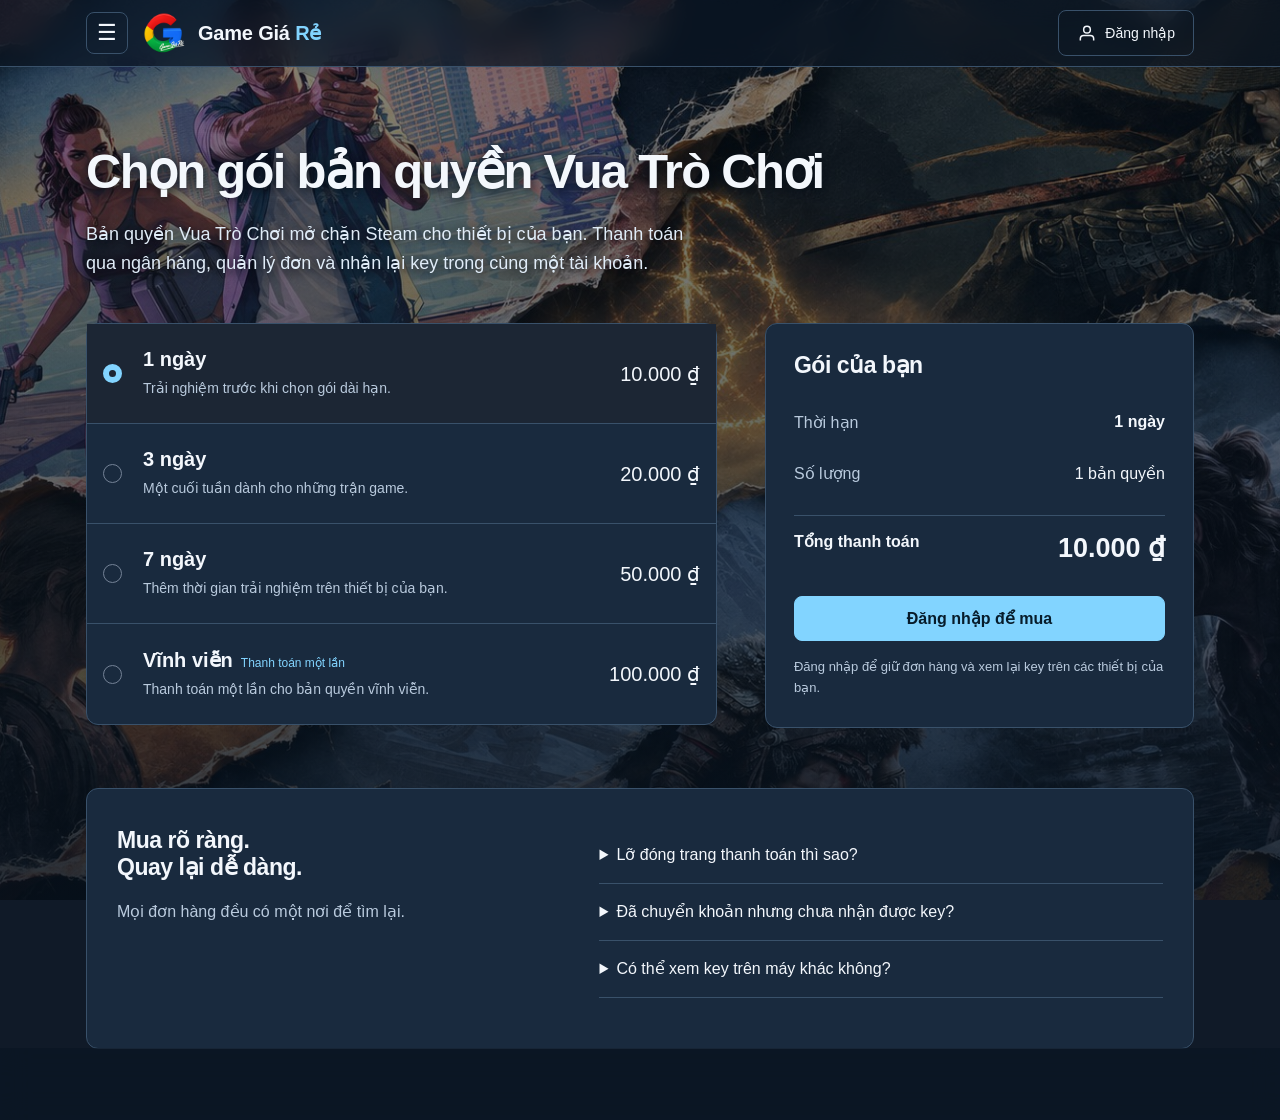
==== commit 93f44811: "fix: add banner metadata for shared website links" ====
--- a/index.html
+++ b/index.html
@@ -1,5 +1,21 @@
 <!doctype html>
 <html lang="vi"><head><meta charset="utf-8">
+<meta name="description" content="Tài khoản game Steam Offline, bản quyền Vua Trò Chơi và giải pháp mạng cho game thủ.">
+<meta property="og:type" content="website">
+<meta property="og:site_name" content="Game Giá Rẻ">
+<meta property="og:locale" content="vi_VN">
+<meta property="og:title" content="Game giá Rẻ - Tài Khoản Steam và giải pháp Mạng">
+<meta property="og:description" content="Tài khoản game Steam Offline, bản quyền Vua Trò Chơi và giải pháp mạng cho game thủ.">
+<meta property="og:url" content="https://gamegiare.com/">
+<meta property="og:image" content="https://gamegiare.com/shop/paper-background-landscape.jpg">
+<meta property="og:image:secure_url" content="https://gamegiare.com/shop/paper-background-landscape.jpg">
+<meta property="og:image:type" content="image/jpeg">
+<meta property="og:image:alt" content="Banner game của Game Giá Rẻ">
+<meta name="twitter:card" content="summary_large_image">
+<meta name="twitter:title" content="Game giá Rẻ - Tài Khoản Steam và giải pháp Mạng">
+<meta name="twitter:description" content="Tài khoản game Steam Offline, bản quyền Vua Trò Chơi và giải pháp mạng cho game thủ.">
+<meta name="twitter:image" content="https://gamegiare.com/shop/paper-background-landscape.jpg">
+
 <link rel="icon" type="image/png" href="/shop/game-gia-re.png">
 <link rel="apple-touch-icon" href="/shop/game-gia-re.png">
 <script>
--- a/shop/store.css
+++ b/shop/store.css
@@ -739,5 +739,74 @@
   line-height: 1.5;
 }
 
-
-
+/* Guard Quota Exhausted Alert & Admin Contact */
+.guard-exhausted-alert {
+  margin-top: 14px;
+  padding: 12px 14px;
+  border-radius: 10px;
+  background: rgba(239, 68, 68, 0.1);
+  border: 1px solid rgba(239, 68, 68, 0.4);
+}
+
+.guard-exhausted-title {
+  font-size: 13px;
+  font-weight: 750;
+  color: #ef4444;
+  margin-bottom: 4px;
+}
+
+.guard-exhausted-desc {
+  font-size: 12px;
+  color: #cbd5e1;
+  line-height: 1.45;
+  margin: 0 0 10px;
+}
+
+.guard-exhausted-btns {
+  display: flex;
+  flex-direction: column;
+  gap: 8px;
+}
+
+.btn-guard-zalo {
+  display: block;
+  text-align: center;
+  padding: 8px 12px;
+  border-radius: 6px;
+  background: #0068ff;
+  color: #ffffff;
+  font-weight: 700;
+  font-size: 13px;
+  text-decoration: none;
+}
+
+.btn-guard-tele {
+  display: block;
+  text-align: center;
+  padding: 8px 12px;
+  border-radius: 6px;
+  background: #229ed9;
+  color: #ffffff;
+  font-weight: 700;
+  font-size: 13px;
+  text-decoration: none;
+}
+
+.btn-guard-copy-msg {
+  padding: 8px 12px;
+  border-radius: 6px;
+  background: rgba(255, 255, 255, 0.08);
+  border: 1px solid var(--line);
+  color: #cbd5e1;
+  font-size: 12px;
+  cursor: pointer;
+  transition: background .2s;
+}
+
+.btn-guard-copy-msg:hover {
+  background: rgba(255, 255, 255, 0.16);
+  color: #fff;
+}
+
+
+
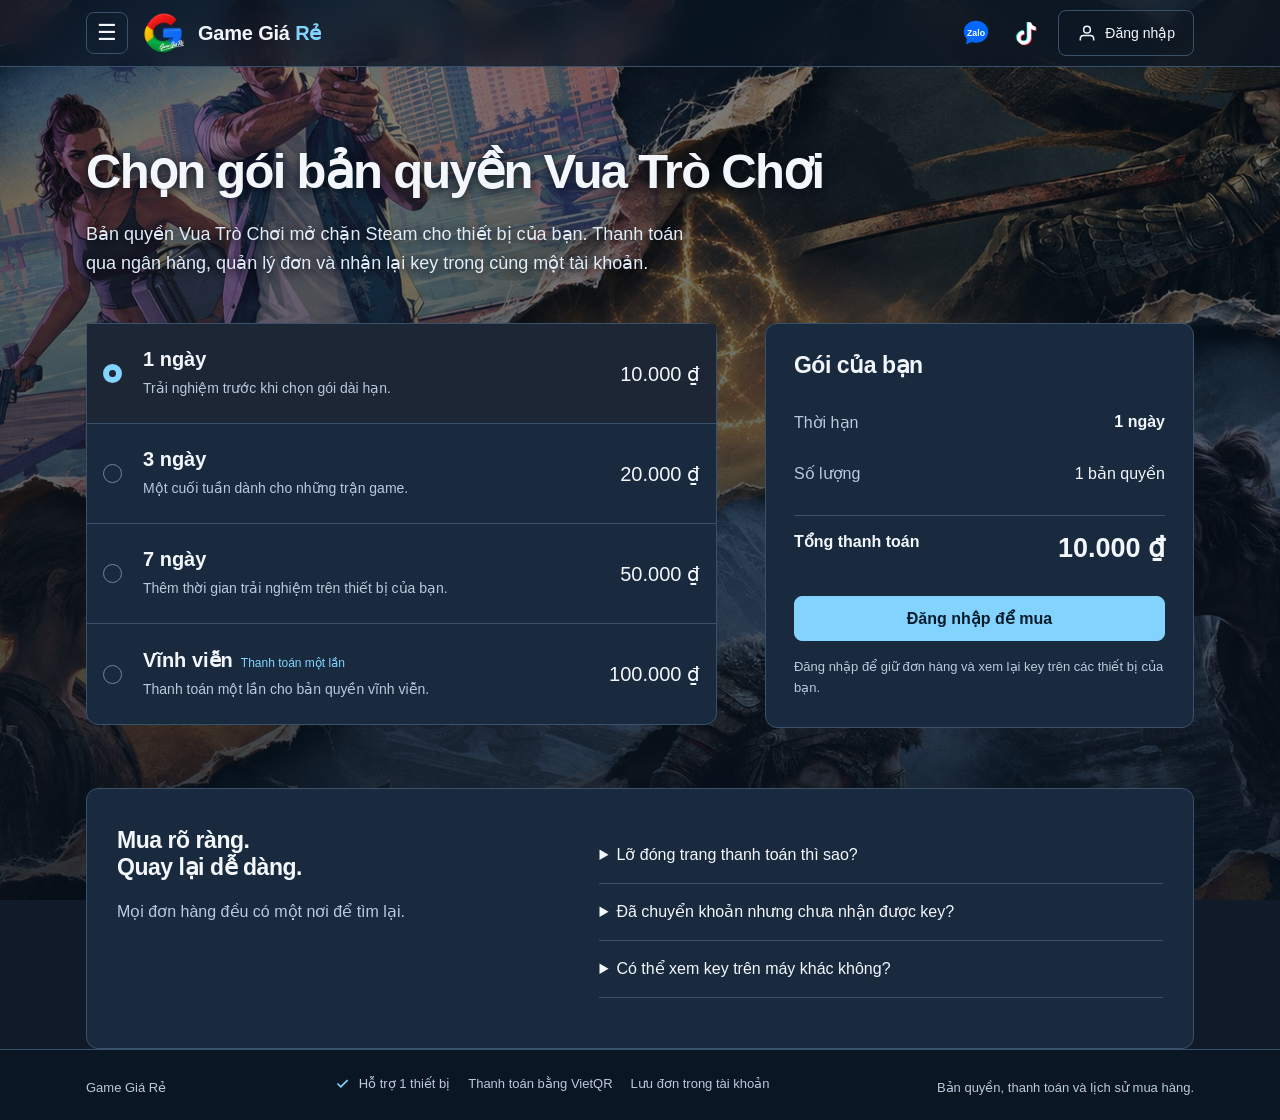
==== commit e1210a37: "feat: add Zalo and TikTok contact links beside account" ====
--- a/index.html
+++ b/index.html
@@ -26,7 +26,10 @@
 <meta name="viewport" content="width=device-width, initial-scale=1"><meta name="referrer" content="no-referrer"><title>Game Giá Rẻ — Bản quyền & đơn hàng</title><link rel="stylesheet" href="/shop/store.css"><script type="module" src="/shop/store.mjs?v=google-tab-session-1"></script></head>
 <body>
 <div class="demo" id="demo" hidden>Bản xem thử • Đơn hàng minh họa, không chuyển tiền tại đây.</div>
-<header class="header"><div class="shell"><button type="button" class="site-menu-toggle" aria-label="Mở menu" aria-haspopup="dialog" aria-controls="site-menu"><span aria-hidden="true">☰</span></button><a class="brand catalog-brand" href="/games/"><img class="brand-logo" src="/shop/game-gia-re.png" alt=""><span class="catalog-wordmark">Game Giá <span>Rẻ</span></span></a><div class="account" id="account"><span>Đang kết nối…</span></div></div></header>
+<header class="header"><div class="shell"><button type="button" class="site-menu-toggle" aria-label="Mở menu" aria-haspopup="dialog" aria-controls="site-menu"><span aria-hidden="true">☰</span></button><a class="brand catalog-brand" href="/games/"><img class="brand-logo" src="/shop/game-gia-re.png" alt=""><span class="catalog-wordmark">Game Giá <span>Rẻ</span></span></a><div class="header-actions"><div class="header-socials" role="group" aria-label="Liên hệ và cộng đồng">
+<a class="social-link social-zalo" href="https://zalo.me/g/aepyfnpjyeovpwsxywej" target="_blank" rel="noopener noreferrer" aria-label="Tham gia cộng đồng Zalo" title="Tham gia cộng đồng Zalo"><svg viewBox="0 0 32 32" aria-hidden="true"><path fill="#0068ff" d="M16 2C8.3 2 2 7.6 2 14.5c0 3.2 1.4 6.2 3.7 8.4L4.5 29l6.7-2.6c1.5.5 3.1.7 4.8.7 7.7 0 14-5.6 14-12.6S23.7 2 16 2Z"/><text x="16" y="19" text-anchor="middle" fill="white" font-size="10" font-weight="800" font-family="Arial,sans-serif">Zalo</text></svg></a>
+<a class="social-link social-tiktok" href="https://www.tiktok.com/@ggrshop0" target="_blank" rel="noopener noreferrer" aria-label="Xem TikTok Game Giá Rẻ" title="TikTok Game Giá Rẻ"><svg viewBox="0 0 24 24" aria-hidden="true"><path fill="#25f4ee" transform="translate(-.7,-.5)" d="M15 3h3c.4 2 1.7 3.3 4 3.7v3a9 9 0 0 1-4-1.2V16a6 6 0 1 1-6-6v3a3 3 0 1 0 3 3Z"/><path fill="#fe2c55" transform="translate(.7,.5)" d="M15 3h3c.4 2 1.7 3.3 4 3.7v3a9 9 0 0 1-4-1.2V16a6 6 0 1 1-6-6v3a3 3 0 1 0 3 3Z"/><path fill="white" d="M15 3h3c.4 2 1.7 3.3 4 3.7v3a9 9 0 0 1-4-1.2V16a6 6 0 1 1-6-6v3a3 3 0 1 0 3 3Z"/></svg></a>
+</div><div class="account" id="account"><span>Đang kết nối…</span></div></div></div></header>
 <main class="shell"><div id="alert" class="notice error" role="alert" hidden></div>
 <section id="shop-view"><div class="intro"><h1>Chọn gói bản quyền Vua Trò Chơi</h1><p>Bản quyền Vua Trò Chơi mở chặn Steam cho thiết bị của bạn. Thanh toán qua ngân hàng, quản lý đơn và nhận lại key trong cùng một tài khoản.</p></div><div class="store-layout"><div><div class="plans" id="plans" role="group" aria-label="Chọn thời hạn bản quyền"></div></div><aside class="checkout" aria-label="Thông tin gói đã chọn"><h2>Gói của bạn</h2><div class="summary-row"><span class="muted">Thời hạn</span><strong id="selected-name"></strong></div><div class="summary-row"><span class="muted">Số lượng</span><span>1 bản quyền</span></div><div class="summary-row total"><span>Tổng thanh toán</span><strong id="selected-price"></strong></div><button id="buy" class="primary wide" disabled>Đang kết nối…</button><p class="fine" id="buy-note">Đăng nhập để giữ đơn hàng và xem lại key trên các thiết bị của bạn.</p></aside></div><section class="help"><div><h2>Mua rõ ràng.<br>Quay lại dễ dàng.</h2><p class="muted">Mọi đơn hàng đều có một nơi để tìm lại.</p></div><div><details><summary>Lỡ đóng trang thanh toán thì sao?</summary><p>Đăng nhập lại và mở “Đơn hàng của tôi”. Chọn đơn đang chờ để tiếp tục thanh toán, hoặc mở đơn đã thanh toán để lấy key.</p></details><details><summary>Đã chuyển khoản nhưng chưa nhận được key?</summary><p>Mở đơn và chọn “Kiểm tra thanh toán”. Nếu vẫn chưa xác nhận, giữ mã đơn cùng biên lai để nhờ shop kiểm tra. Không chuyển khoản lần nữa khi chưa xác minh.</p></details><details><summary>Có thể xem key trên máy khác không?</summary><p>Có. Đăng nhập đúng tài khoản đã dùng để tạo đơn, rồi vào “Đơn hàng của tôi”.</p></details></div></section></section>
 <section id="orders-view" class="history-wrap" hidden><div class="view-head"><div><h1>Đơn hàng của tôi</h1><p>Tiếp tục thanh toán. Xem lại bản quyền.</p></div><button id="refresh">Làm mới</button></div><div id="orders"></div></section>
--- a/shop/store.css
+++ b/shop/store.css
@@ -810,3 +810,14 @@
 
 
 
+
+/* Contact links stay beside the account control on every storefront. */
+.header-actions{margin-inline-start:auto;display:flex;align-items:center;gap:14px;flex-shrink:0}
+.header-socials{display:flex;align-items:center;gap:8px}
+.header .header-actions .account{margin-inline-start:0}
+.social-link{display:grid;place-items:center;width:40px;height:40px;border-radius:50%;text-decoration:none;transition:background .15s ease}
+.social-link svg{width:28px;height:28px;display:block}
+.social-link:hover{background:rgba(130,212,255,.12)}
+.social-link:focus-visible{outline:2px solid var(--accent);outline-offset:3px}
+@media(max-width:600px){.header-actions{gap:6px}.header-socials{gap:2px}.social-link{width:34px;height:40px}.social-link svg{width:25px;height:25px}.header .catalog-wordmark{font-size:16px}.header .brand-logo{width:32px;height:32px}.header .catalog-brand{gap:5px}}
+@media(max-width:360px){.header .catalog-wordmark{font-size:14px}.header-actions{gap:3px}.social-link{width:30px}}
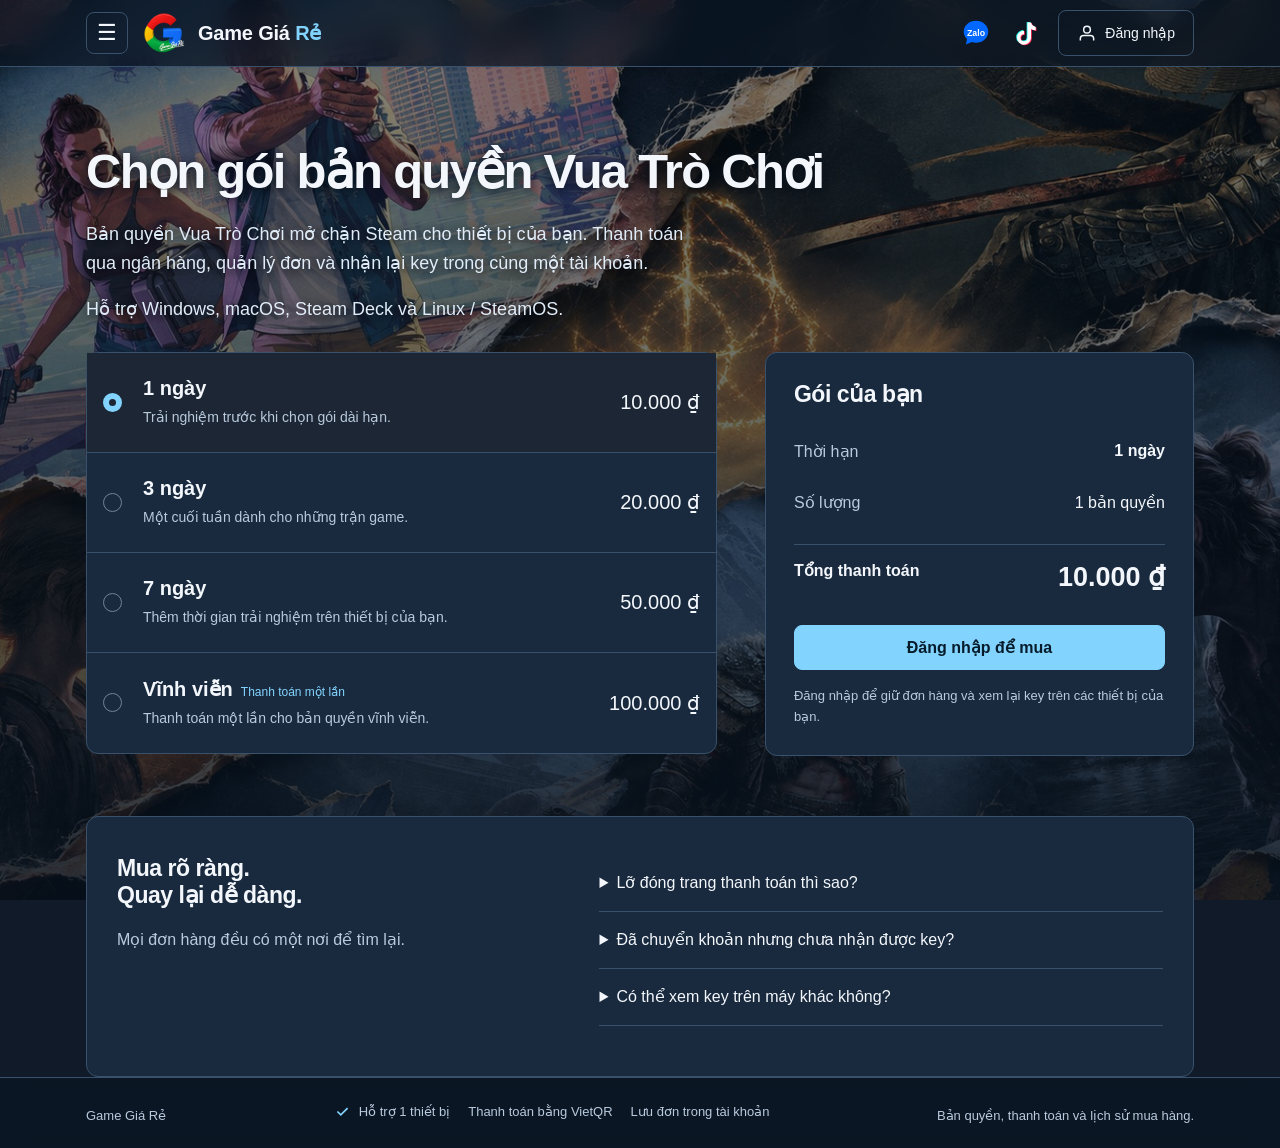
==== commit 3c97970f: "fix: list macOS Steam Deck and Linux platform support" ====
--- a/index.html
+++ b/index.html
@@ -31,8 +31,8 @@
 <a class="social-link social-tiktok" href="https://www.tiktok.com/@ggrshop0" target="_blank" rel="noopener noreferrer" aria-label="Xem TikTok Game Giá Rẻ" title="TikTok Game Giá Rẻ"><svg viewBox="0 0 24 24" aria-hidden="true"><path fill="#25f4ee" transform="translate(-.7,-.5)" d="M15 3h3c.4 2 1.7 3.3 4 3.7v3a9 9 0 0 1-4-1.2V16a6 6 0 1 1-6-6v3a3 3 0 1 0 3 3Z"/><path fill="#fe2c55" transform="translate(.7,.5)" d="M15 3h3c.4 2 1.7 3.3 4 3.7v3a9 9 0 0 1-4-1.2V16a6 6 0 1 1-6-6v3a3 3 0 1 0 3 3Z"/><path fill="white" d="M15 3h3c.4 2 1.7 3.3 4 3.7v3a9 9 0 0 1-4-1.2V16a6 6 0 1 1-6-6v3a3 3 0 1 0 3 3Z"/></svg></a>
 </div><div class="account" id="account"><span>Đang kết nối…</span></div></div></div></header>
 <main class="shell"><div id="alert" class="notice error" role="alert" hidden></div>
-<section id="shop-view"><div class="intro"><h1>Chọn gói bản quyền Vua Trò Chơi</h1><p>Bản quyền Vua Trò Chơi mở chặn Steam cho thiết bị của bạn. Thanh toán qua ngân hàng, quản lý đơn và nhận lại key trong cùng một tài khoản.</p></div><div class="store-layout"><div><div class="plans" id="plans" role="group" aria-label="Chọn thời hạn bản quyền"></div></div><aside class="checkout" aria-label="Thông tin gói đã chọn"><h2>Gói của bạn</h2><div class="summary-row"><span class="muted">Thời hạn</span><strong id="selected-name"></strong></div><div class="summary-row"><span class="muted">Số lượng</span><span>1 bản quyền</span></div><div class="summary-row total"><span>Tổng thanh toán</span><strong id="selected-price"></strong></div><button id="buy" class="primary wide" disabled>Đang kết nối…</button><p class="fine" id="buy-note">Đăng nhập để giữ đơn hàng và xem lại key trên các thiết bị của bạn.</p></aside></div><section class="help"><div><h2>Mua rõ ràng.<br>Quay lại dễ dàng.</h2><p class="muted">Mọi đơn hàng đều có một nơi để tìm lại.</p></div><div><details><summary>Lỡ đóng trang thanh toán thì sao?</summary><p>Đăng nhập lại và mở “Đơn hàng của tôi”. Chọn đơn đang chờ để tiếp tục thanh toán, hoặc mở đơn đã thanh toán để lấy key.</p></details><details><summary>Đã chuyển khoản nhưng chưa nhận được key?</summary><p>Mở đơn và chọn “Kiểm tra thanh toán”. Nếu vẫn chưa xác nhận, giữ mã đơn cùng biên lai để nhờ shop kiểm tra. Không chuyển khoản lần nữa khi chưa xác minh.</p></details><details><summary>Có thể xem key trên máy khác không?</summary><p>Có. Đăng nhập đúng tài khoản đã dùng để tạo đơn, rồi vào “Đơn hàng của tôi”.</p></details></div></section></section>
+<section id="shop-view"><div class="intro"><h1>Chọn gói bản quyền Vua Trò Chơi</h1><p>Bản quyền Vua Trò Chơi mở chặn Steam cho thiết bị của bạn. Thanh toán qua ngân hàng, quản lý đơn và nhận lại key trong cùng một tài khoản.</p><p class="fine">Hỗ trợ Windows, macOS, Steam Deck và Linux / SteamOS.</p></div><div class="store-layout"><div><div class="plans" id="plans" role="group" aria-label="Chọn thời hạn bản quyền"></div></div><aside class="checkout" aria-label="Thông tin gói đã chọn"><h2>Gói của bạn</h2><div class="summary-row"><span class="muted">Thời hạn</span><strong id="selected-name"></strong></div><div class="summary-row"><span class="muted">Số lượng</span><span>1 bản quyền</span></div><div class="summary-row total"><span>Tổng thanh toán</span><strong id="selected-price"></strong></div><button id="buy" class="primary wide" disabled>Đang kết nối…</button><p class="fine" id="buy-note">Đăng nhập để giữ đơn hàng và xem lại key trên các thiết bị của bạn.</p></aside></div><section class="help"><div><h2>Mua rõ ràng.<br>Quay lại dễ dàng.</h2><p class="muted">Mọi đơn hàng đều có một nơi để tìm lại.</p></div><div><details><summary>Lỡ đóng trang thanh toán thì sao?</summary><p>Đăng nhập lại và mở “Đơn hàng của tôi”. Chọn đơn đang chờ để tiếp tục thanh toán, hoặc mở đơn đã thanh toán để lấy key.</p></details><details><summary>Đã chuyển khoản nhưng chưa nhận được key?</summary><p>Mở đơn và chọn “Kiểm tra thanh toán”. Nếu vẫn chưa xác nhận, giữ mã đơn cùng biên lai để nhờ shop kiểm tra. Không chuyển khoản lần nữa khi chưa xác minh.</p></details><details><summary>Có thể xem key trên máy khác không?</summary><p>Có. Đăng nhập đúng tài khoản đã dùng để tạo đơn, rồi vào “Đơn hàng của tôi”.</p></details></div></section></section>
 <section id="orders-view" class="history-wrap" hidden><div class="view-head"><div><h1>Đơn hàng của tôi</h1><p>Tiếp tục thanh toán. Xem lại bản quyền.</p></div><button id="refresh">Làm mới</button></div><div id="orders"></div></section>
 <section id="detail-view" hidden><button class="back" id="back">← Về đơn hàng</button><div id="detail" class="checkout-detail"></div></section>
 </main><footer class="footer"><div class="shell"><span>Game Giá Rẻ</span><div class="benefits"><span><svg viewBox="0 0 20 20" fill="none" aria-hidden="true"><path d="m4 10 4 4 8-8" stroke-width="2"/></svg>Hỗ trợ 1 thiết bị</span><span>Thanh toán bằng VietQR</span><span>Lưu đơn trong tài khoản</span></div><span>Bản quyền, thanh toán và lịch sử mua hàng.</span></div></footer><div id="toast" class="toast" role="status" hidden></div>
-<dialog id="site-menu" class="site-drawer" aria-label="Điều hướng"><div class="drawer-head"><strong>Game Giá Rẻ</strong><button type="button" class="site-menu-close" aria-label="Đóng menu">×</button></div><nav aria-label="Điều hướng chính"><a href="/games/">Danh mục Steam Offline</a><details class="package-menu"><summary>Chọn gói Vua Trò Chơi</summary><div class="package-options"><a href="/buy#shop">PC (Mở chặn Steam)</a><a href="/mobile/">Điện thoại - FREE</a></div></details></nav></dialog><script type="module" src="/shop/site-menu.mjs"></script></body></html>
+<dialog id="site-menu" class="site-drawer" aria-label="Điều hướng"><div class="drawer-head"><strong>Game Giá Rẻ</strong><button type="button" class="site-menu-close" aria-label="Đóng menu">×</button></div><nav aria-label="Điều hướng chính"><a href="/games/">Danh mục Steam Offline</a><details class="package-menu"><summary>Chọn gói Vua Trò Chơi</summary><div class="package-options"><a href="/buy#shop">Windows · macOS · Linux</a><a href="/buy#shop">Steam Deck · SteamOS</a><a href="/mobile/">Điện thoại - FREE</a></div></details></nav></dialog><script type="module" src="/shop/site-menu.mjs"></script></body></html>
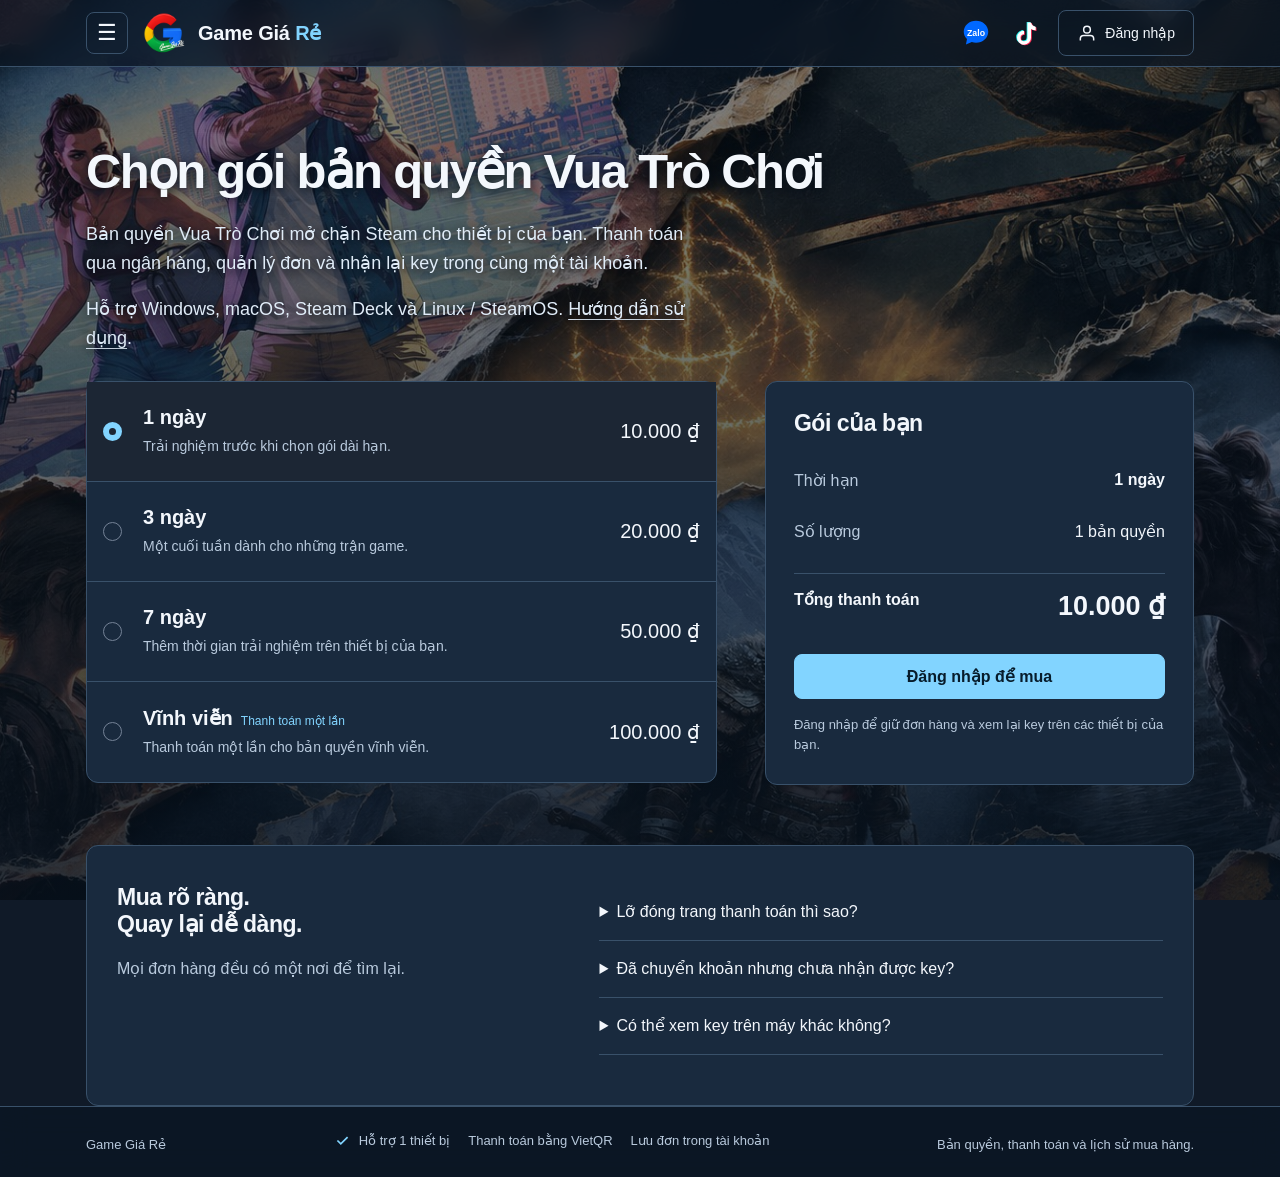
==== commit 27eb3aaf: "feat: add platform-specific written setup guides" ====
--- a/index.html
+++ b/index.html
@@ -31,8 +31,8 @@
 <a class="social-link social-tiktok" href="https://www.tiktok.com/@ggrshop0" target="_blank" rel="noopener noreferrer" aria-label="Xem TikTok Game Giá Rẻ" title="TikTok Game Giá Rẻ"><svg viewBox="0 0 24 24" aria-hidden="true"><path fill="#25f4ee" transform="translate(-.7,-.5)" d="M15 3h3c.4 2 1.7 3.3 4 3.7v3a9 9 0 0 1-4-1.2V16a6 6 0 1 1-6-6v3a3 3 0 1 0 3 3Z"/><path fill="#fe2c55" transform="translate(.7,.5)" d="M15 3h3c.4 2 1.7 3.3 4 3.7v3a9 9 0 0 1-4-1.2V16a6 6 0 1 1-6-6v3a3 3 0 1 0 3 3Z"/><path fill="white" d="M15 3h3c.4 2 1.7 3.3 4 3.7v3a9 9 0 0 1-4-1.2V16a6 6 0 1 1-6-6v3a3 3 0 1 0 3 3Z"/></svg></a>
 </div><div class="account" id="account"><span>Đang kết nối…</span></div></div></div></header>
 <main class="shell"><div id="alert" class="notice error" role="alert" hidden></div>
-<section id="shop-view"><div class="intro"><h1>Chọn gói bản quyền Vua Trò Chơi</h1><p>Bản quyền Vua Trò Chơi mở chặn Steam cho thiết bị của bạn. Thanh toán qua ngân hàng, quản lý đơn và nhận lại key trong cùng một tài khoản.</p><p class="fine">Hỗ trợ Windows, macOS, Steam Deck và Linux / SteamOS.</p></div><div class="store-layout"><div><div class="plans" id="plans" role="group" aria-label="Chọn thời hạn bản quyền"></div></div><aside class="checkout" aria-label="Thông tin gói đã chọn"><h2>Gói của bạn</h2><div class="summary-row"><span class="muted">Thời hạn</span><strong id="selected-name"></strong></div><div class="summary-row"><span class="muted">Số lượng</span><span>1 bản quyền</span></div><div class="summary-row total"><span>Tổng thanh toán</span><strong id="selected-price"></strong></div><button id="buy" class="primary wide" disabled>Đang kết nối…</button><p class="fine" id="buy-note">Đăng nhập để giữ đơn hàng và xem lại key trên các thiết bị của bạn.</p></aside></div><section class="help"><div><h2>Mua rõ ràng.<br>Quay lại dễ dàng.</h2><p class="muted">Mọi đơn hàng đều có một nơi để tìm lại.</p></div><div><details><summary>Lỡ đóng trang thanh toán thì sao?</summary><p>Đăng nhập lại và mở “Đơn hàng của tôi”. Chọn đơn đang chờ để tiếp tục thanh toán, hoặc mở đơn đã thanh toán để lấy key.</p></details><details><summary>Đã chuyển khoản nhưng chưa nhận được key?</summary><p>Mở đơn và chọn “Kiểm tra thanh toán”. Nếu vẫn chưa xác nhận, giữ mã đơn cùng biên lai để nhờ shop kiểm tra. Không chuyển khoản lần nữa khi chưa xác minh.</p></details><details><summary>Có thể xem key trên máy khác không?</summary><p>Có. Đăng nhập đúng tài khoản đã dùng để tạo đơn, rồi vào “Đơn hàng của tôi”.</p></details></div></section></section>
+<section id="shop-view"><div class="intro"><h1>Chọn gói bản quyền Vua Trò Chơi</h1><p>Bản quyền Vua Trò Chơi mở chặn Steam cho thiết bị của bạn. Thanh toán qua ngân hàng, quản lý đơn và nhận lại key trong cùng một tài khoản.</p><p class="fine">Hỗ trợ Windows, macOS, Steam Deck và Linux / SteamOS. <a href="/guides/">Hướng dẫn sử dụng</a>.</p></div><div class="store-layout"><div><div class="plans" id="plans" role="group" aria-label="Chọn thời hạn bản quyền"></div></div><aside class="checkout" aria-label="Thông tin gói đã chọn"><h2>Gói của bạn</h2><div class="summary-row"><span class="muted">Thời hạn</span><strong id="selected-name"></strong></div><div class="summary-row"><span class="muted">Số lượng</span><span>1 bản quyền</span></div><div class="summary-row total"><span>Tổng thanh toán</span><strong id="selected-price"></strong></div><button id="buy" class="primary wide" disabled>Đang kết nối…</button><p class="fine" id="buy-note">Đăng nhập để giữ đơn hàng và xem lại key trên các thiết bị của bạn.</p></aside></div><section class="help"><div><h2>Mua rõ ràng.<br>Quay lại dễ dàng.</h2><p class="muted">Mọi đơn hàng đều có một nơi để tìm lại.</p></div><div><details><summary>Lỡ đóng trang thanh toán thì sao?</summary><p>Đăng nhập lại và mở “Đơn hàng của tôi”. Chọn đơn đang chờ để tiếp tục thanh toán, hoặc mở đơn đã thanh toán để lấy key.</p></details><details><summary>Đã chuyển khoản nhưng chưa nhận được key?</summary><p>Mở đơn và chọn “Kiểm tra thanh toán”. Nếu vẫn chưa xác nhận, giữ mã đơn cùng biên lai để nhờ shop kiểm tra. Không chuyển khoản lần nữa khi chưa xác minh.</p></details><details><summary>Có thể xem key trên máy khác không?</summary><p>Có. Đăng nhập đúng tài khoản đã dùng để tạo đơn, rồi vào “Đơn hàng của tôi”.</p></details></div></section></section>
 <section id="orders-view" class="history-wrap" hidden><div class="view-head"><div><h1>Đơn hàng của tôi</h1><p>Tiếp tục thanh toán. Xem lại bản quyền.</p></div><button id="refresh">Làm mới</button></div><div id="orders"></div></section>
 <section id="detail-view" hidden><button class="back" id="back">← Về đơn hàng</button><div id="detail" class="checkout-detail"></div></section>
 </main><footer class="footer"><div class="shell"><span>Game Giá Rẻ</span><div class="benefits"><span><svg viewBox="0 0 20 20" fill="none" aria-hidden="true"><path d="m4 10 4 4 8-8" stroke-width="2"/></svg>Hỗ trợ 1 thiết bị</span><span>Thanh toán bằng VietQR</span><span>Lưu đơn trong tài khoản</span></div><span>Bản quyền, thanh toán và lịch sử mua hàng.</span></div></footer><div id="toast" class="toast" role="status" hidden></div>
-<dialog id="site-menu" class="site-drawer" aria-label="Điều hướng"><div class="drawer-head"><strong>Game Giá Rẻ</strong><button type="button" class="site-menu-close" aria-label="Đóng menu">×</button></div><nav aria-label="Điều hướng chính"><a href="/games/">Danh mục Steam Offline</a><details class="package-menu"><summary>Chọn gói Vua Trò Chơi</summary><div class="package-options"><a href="/buy#shop">Windows · macOS · Linux</a><a href="/buy#shop">Steam Deck · SteamOS</a><a href="/mobile/">Điện thoại - FREE</a></div></details></nav></dialog><script type="module" src="/shop/site-menu.mjs"></script></body></html>
+<dialog id="site-menu" class="site-drawer" aria-label="Điều hướng"><div class="drawer-head"><strong>Game Giá Rẻ</strong><button type="button" class="site-menu-close" aria-label="Đóng menu">×</button></div><nav aria-label="Điều hướng chính"><a href="/games/">Danh mục Steam Offline</a><details class="package-menu"><summary>Chọn gói Vua Trò Chơi</summary><div class="package-options"><a href="/buy#shop">Windows · macOS · Linux</a><a href="/buy#shop">Steam Deck · SteamOS</a><a href="/mobile/">Điện thoại - FREE</a></div></details><details class="package-menu"><summary>Hướng dẫn sử dụng</summary><div class="package-options"><a href="/guides/#windows">Windows</a><a href="/guides/#macos">macOS</a><a href="/guides/#steam-deck">Steam Deck</a><a href="/guides/#linux">Linux / SteamOS</a><a href="/mobile/">Android / iPhone</a></div></details></nav></dialog><script type="module" src="/shop/site-menu.mjs"></script></body></html>
--- a/shop/store.css
+++ b/shop/store.css
@@ -821,3 +821,5 @@
 .social-link:focus-visible{outline:2px solid var(--accent);outline-offset:3px}
 @media(max-width:600px){.header-actions{gap:6px}.header-socials{gap:2px}.social-link{width:34px;height:40px}.social-link svg{width:25px;height:25px}.header .catalog-wordmark{font-size:16px}.header .brand-logo{width:32px;height:32px}.header .catalog-brand{gap:5px}}
 @media(max-width:360px){.header .catalog-wordmark{font-size:14px}.header-actions{gap:3px}.social-link{width:30px}}
+
+.guide-tabs{display:flex;flex-wrap:wrap;gap:10px;margin:0 0 28px}.guide-tabs a{padding:10px 14px;border:1px solid var(--line);border-radius:8px;text-decoration:none}.guide-panel{scroll-margin-top:20px;background:var(--surface);padding:24px;border:1px solid var(--line);border-radius:16px;margin-bottom:28px}.guide-panel video{display:block;width:100%;aspect-ratio:16/9;background:#0b1522;border-radius:10px;margin:18px 0}.guide-panel details{margin-block:20px}.guide-panel li{margin-bottom:18px}.guide-panel p{overflow-wrap:anywhere}.guide-panel summary{cursor:pointer}@media(max-width:600px){.guide-panel{padding:14px}.guide-tabs a{font-size:14px}}
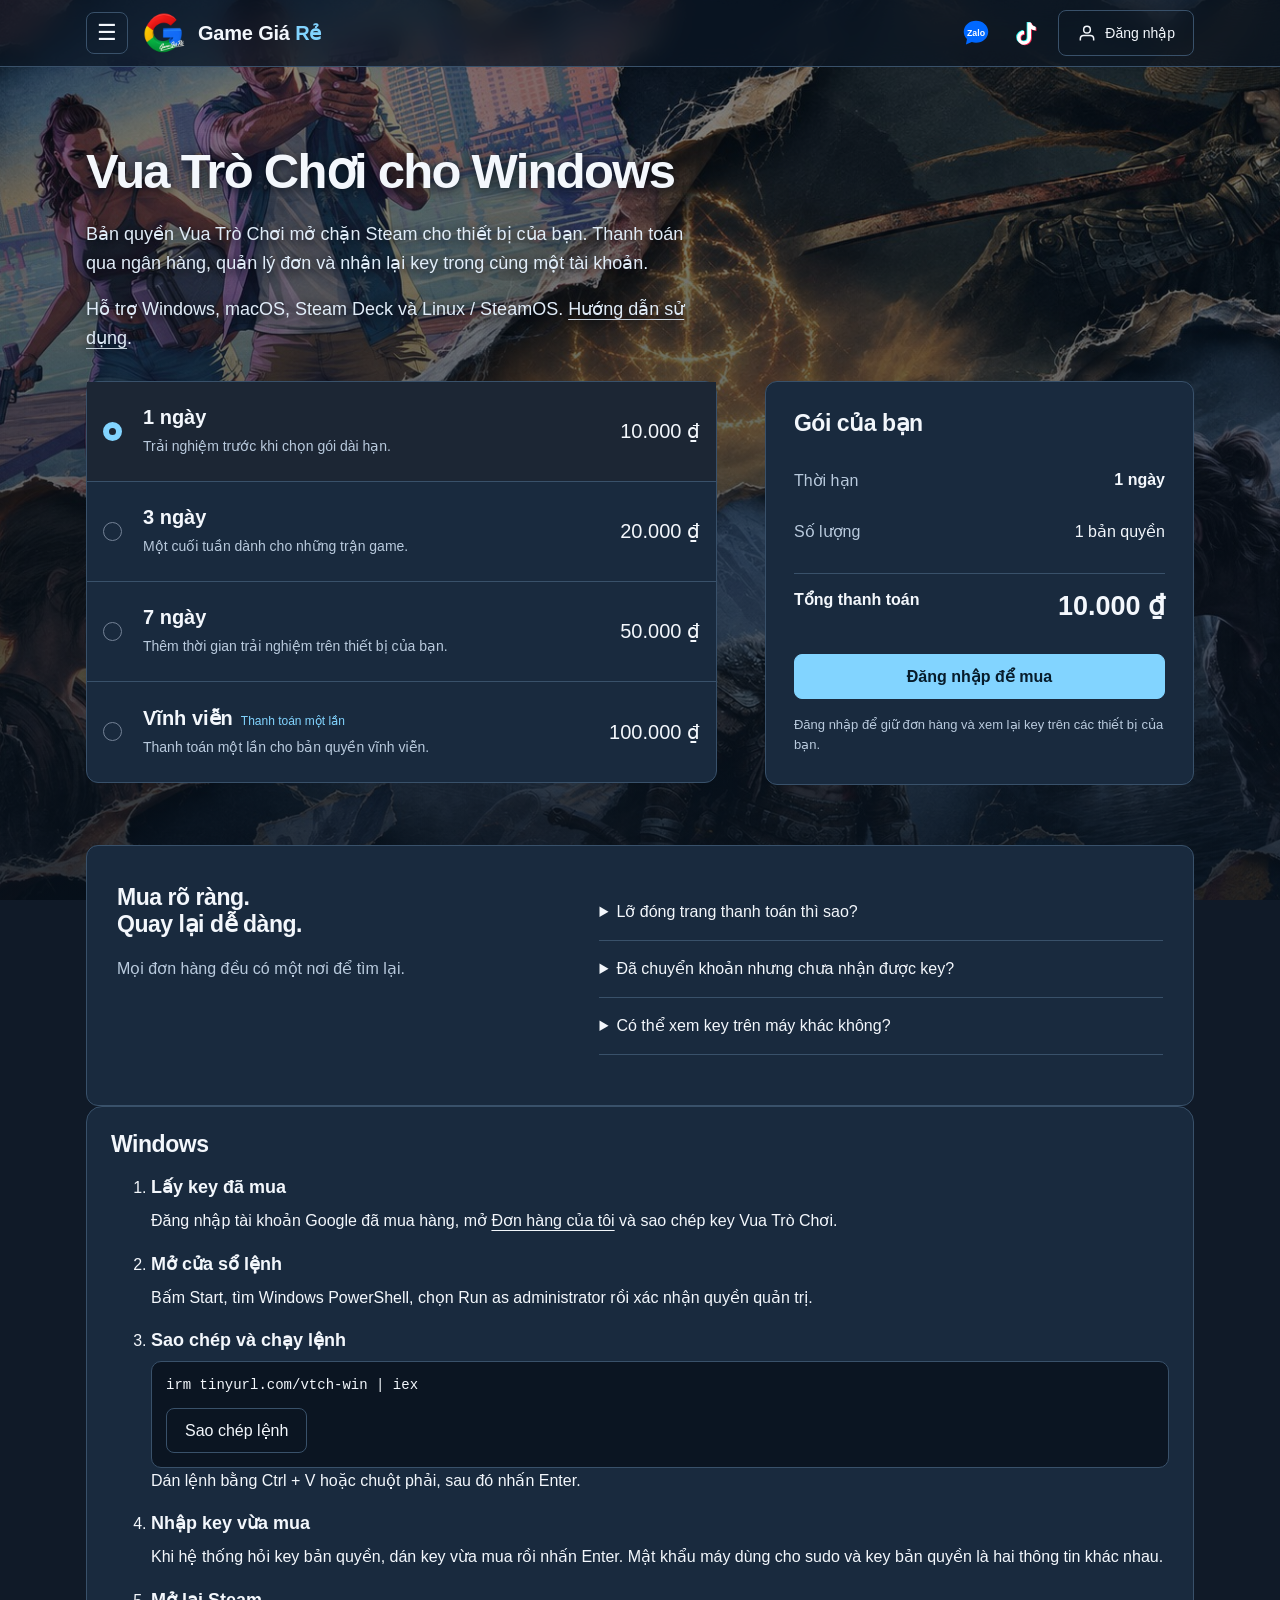
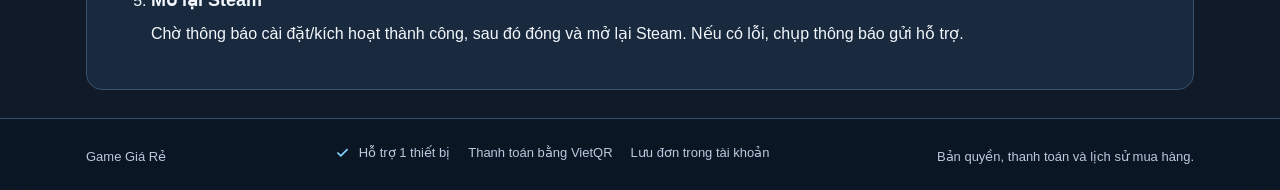
==== commit 7e0e2ce1: "fix: keep setup guide links within each platform purchase page" ====
--- a/index.html
+++ b/index.html
@@ -31,7 +31,7 @@
 <a class="social-link social-tiktok" href="https://www.tiktok.com/@ggrshop0" target="_blank" rel="noopener noreferrer" aria-label="Xem TikTok Game Giá Rẻ" title="TikTok Game Giá Rẻ"><svg viewBox="0 0 24 24" aria-hidden="true"><path fill="#25f4ee" transform="translate(-.7,-.5)" d="M15 3h3c.4 2 1.7 3.3 4 3.7v3a9 9 0 0 1-4-1.2V16a6 6 0 1 1-6-6v3a3 3 0 1 0 3 3Z"/><path fill="#fe2c55" transform="translate(.7,.5)" d="M15 3h3c.4 2 1.7 3.3 4 3.7v3a9 9 0 0 1-4-1.2V16a6 6 0 1 1-6-6v3a3 3 0 1 0 3 3Z"/><path fill="white" d="M15 3h3c.4 2 1.7 3.3 4 3.7v3a9 9 0 0 1-4-1.2V16a6 6 0 1 1-6-6v3a3 3 0 1 0 3 3Z"/></svg></a>
 </div><div class="account" id="account"><span>Đang kết nối…</span></div></div></div></header>
 <main class="shell"><div id="alert" class="notice error" role="alert" hidden></div>
-<section id="shop-view"><div class="intro"><h1>Chọn gói bản quyền Vua Trò Chơi</h1><p>Bản quyền Vua Trò Chơi mở chặn Steam cho thiết bị của bạn. Thanh toán qua ngân hàng, quản lý đơn và nhận lại key trong cùng một tài khoản.</p><p class="fine">Hỗ trợ Windows, macOS, Steam Deck và Linux / SteamOS. <a href="/guides/">Hướng dẫn sử dụng</a>.</p></div><div class="store-layout"><div><div class="plans" id="plans" role="group" aria-label="Chọn thời hạn bản quyền"></div></div><aside class="checkout" aria-label="Thông tin gói đã chọn"><h2>Gói của bạn</h2><div class="summary-row"><span class="muted">Thời hạn</span><strong id="selected-name"></strong></div><div class="summary-row"><span class="muted">Số lượng</span><span>1 bản quyền</span></div><div class="summary-row total"><span>Tổng thanh toán</span><strong id="selected-price"></strong></div><button id="buy" class="primary wide" disabled>Đang kết nối…</button><p class="fine" id="buy-note">Đăng nhập để giữ đơn hàng và xem lại key trên các thiết bị của bạn.</p></aside></div><section class="help"><div><h2>Mua rõ ràng.<br>Quay lại dễ dàng.</h2><p class="muted">Mọi đơn hàng đều có một nơi để tìm lại.</p></div><div><details><summary>Lỡ đóng trang thanh toán thì sao?</summary><p>Đăng nhập lại và mở “Đơn hàng của tôi”. Chọn đơn đang chờ để tiếp tục thanh toán, hoặc mở đơn đã thanh toán để lấy key.</p></details><details><summary>Đã chuyển khoản nhưng chưa nhận được key?</summary><p>Mở đơn và chọn “Kiểm tra thanh toán”. Nếu vẫn chưa xác nhận, giữ mã đơn cùng biên lai để nhờ shop kiểm tra. Không chuyển khoản lần nữa khi chưa xác minh.</p></details><details><summary>Có thể xem key trên máy khác không?</summary><p>Có. Đăng nhập đúng tài khoản đã dùng để tạo đơn, rồi vào “Đơn hàng của tôi”.</p></details></div></section></section>
+<section id="shop-view"><div class="intro"><h1>Chọn gói bản quyền Vua Trò Chơi</h1><p>Bản quyền Vua Trò Chơi mở chặn Steam cho thiết bị của bạn. Thanh toán qua ngân hàng, quản lý đơn và nhận lại key trong cùng một tài khoản.</p><p class="fine">Hỗ trợ Windows, macOS, Steam Deck và Linux / SteamOS. <a href="#instructions">Hướng dẫn sử dụng</a>.</p></div><div class="store-layout"><div><div class="plans" id="plans" role="group" aria-label="Chọn thời hạn bản quyền"></div></div><aside class="checkout" aria-label="Thông tin gói đã chọn"><h2>Gói của bạn</h2><div class="summary-row"><span class="muted">Thời hạn</span><strong id="selected-name"></strong></div><div class="summary-row"><span class="muted">Số lượng</span><span>1 bản quyền</span></div><div class="summary-row total"><span>Tổng thanh toán</span><strong id="selected-price"></strong></div><button id="buy" class="primary wide" disabled>Đang kết nối…</button><p class="fine" id="buy-note">Đăng nhập để giữ đơn hàng và xem lại key trên các thiết bị của bạn.</p></aside></div><section class="help"><div><h2>Mua rõ ràng.<br>Quay lại dễ dàng.</h2><p class="muted">Mọi đơn hàng đều có một nơi để tìm lại.</p></div><div><details><summary>Lỡ đóng trang thanh toán thì sao?</summary><p>Đăng nhập lại và mở “Đơn hàng của tôi”. Chọn đơn đang chờ để tiếp tục thanh toán, hoặc mở đơn đã thanh toán để lấy key.</p></details><details><summary>Đã chuyển khoản nhưng chưa nhận được key?</summary><p>Mở đơn và chọn “Kiểm tra thanh toán”. Nếu vẫn chưa xác nhận, giữ mã đơn cùng biên lai để nhờ shop kiểm tra. Không chuyển khoản lần nữa khi chưa xác minh.</p></details><details><summary>Có thể xem key trên máy khác không?</summary><p>Có. Đăng nhập đúng tài khoản đã dùng để tạo đơn, rồi vào “Đơn hàng của tôi”.</p></details></div></section></section>
 <section id="orders-view" class="history-wrap" hidden><div class="view-head"><div><h1>Đơn hàng của tôi</h1><p>Tiếp tục thanh toán. Xem lại bản quyền.</p></div><button id="refresh">Làm mới</button></div><div id="orders"></div></section>
 <section id="detail-view" hidden><button class="back" id="back">← Về đơn hàng</button><div id="detail" class="checkout-detail"></div></section>
 </main><footer class="footer"><div class="shell"><span>Game Giá Rẻ</span><div class="benefits"><span><svg viewBox="0 0 20 20" fill="none" aria-hidden="true"><path d="m4 10 4 4 8-8" stroke-width="2"/></svg>Hỗ trợ 1 thiết bị</span><span>Thanh toán bằng VietQR</span><span>Lưu đơn trong tài khoản</span></div><span>Bản quyền, thanh toán và lịch sử mua hàng.</span></div></footer><div id="toast" class="toast" role="status" hidden></div>
--- a/shop/store.css
+++ b/shop/store.css
@@ -823,3 +823,5 @@
 @media(max-width:360px){.header .catalog-wordmark{font-size:14px}.header-actions{gap:3px}.social-link{width:30px}}
 
 .guide-tabs{display:flex;flex-wrap:wrap;gap:10px;margin:0 0 28px}.guide-tabs a{padding:10px 14px;border:1px solid var(--line);border-radius:8px;text-decoration:none}.guide-panel{scroll-margin-top:20px;background:var(--surface);padding:24px;border:1px solid var(--line);border-radius:16px;margin-bottom:28px}.guide-panel video{display:block;width:100%;aspect-ratio:16/9;background:#0b1522;border-radius:10px;margin:18px 0}.guide-panel details{margin-block:20px}.guide-panel li{margin-bottom:18px}.guide-panel p{overflow-wrap:anywhere}.guide-panel summary{cursor:pointer}@media(max-width:600px){.guide-panel{padding:14px}.guide-tabs a{font-size:14px}}
+
+.install-command{border:1px solid var(--line);border-radius:10px;padding:14px;background:#0b1522}.install-command pre{white-space:pre-wrap;overflow-wrap:anywhere;margin:0 0 14px}.install-command code{font-family:Consolas,monospace;font-size:14px}.install-command button{min-height:42px}
